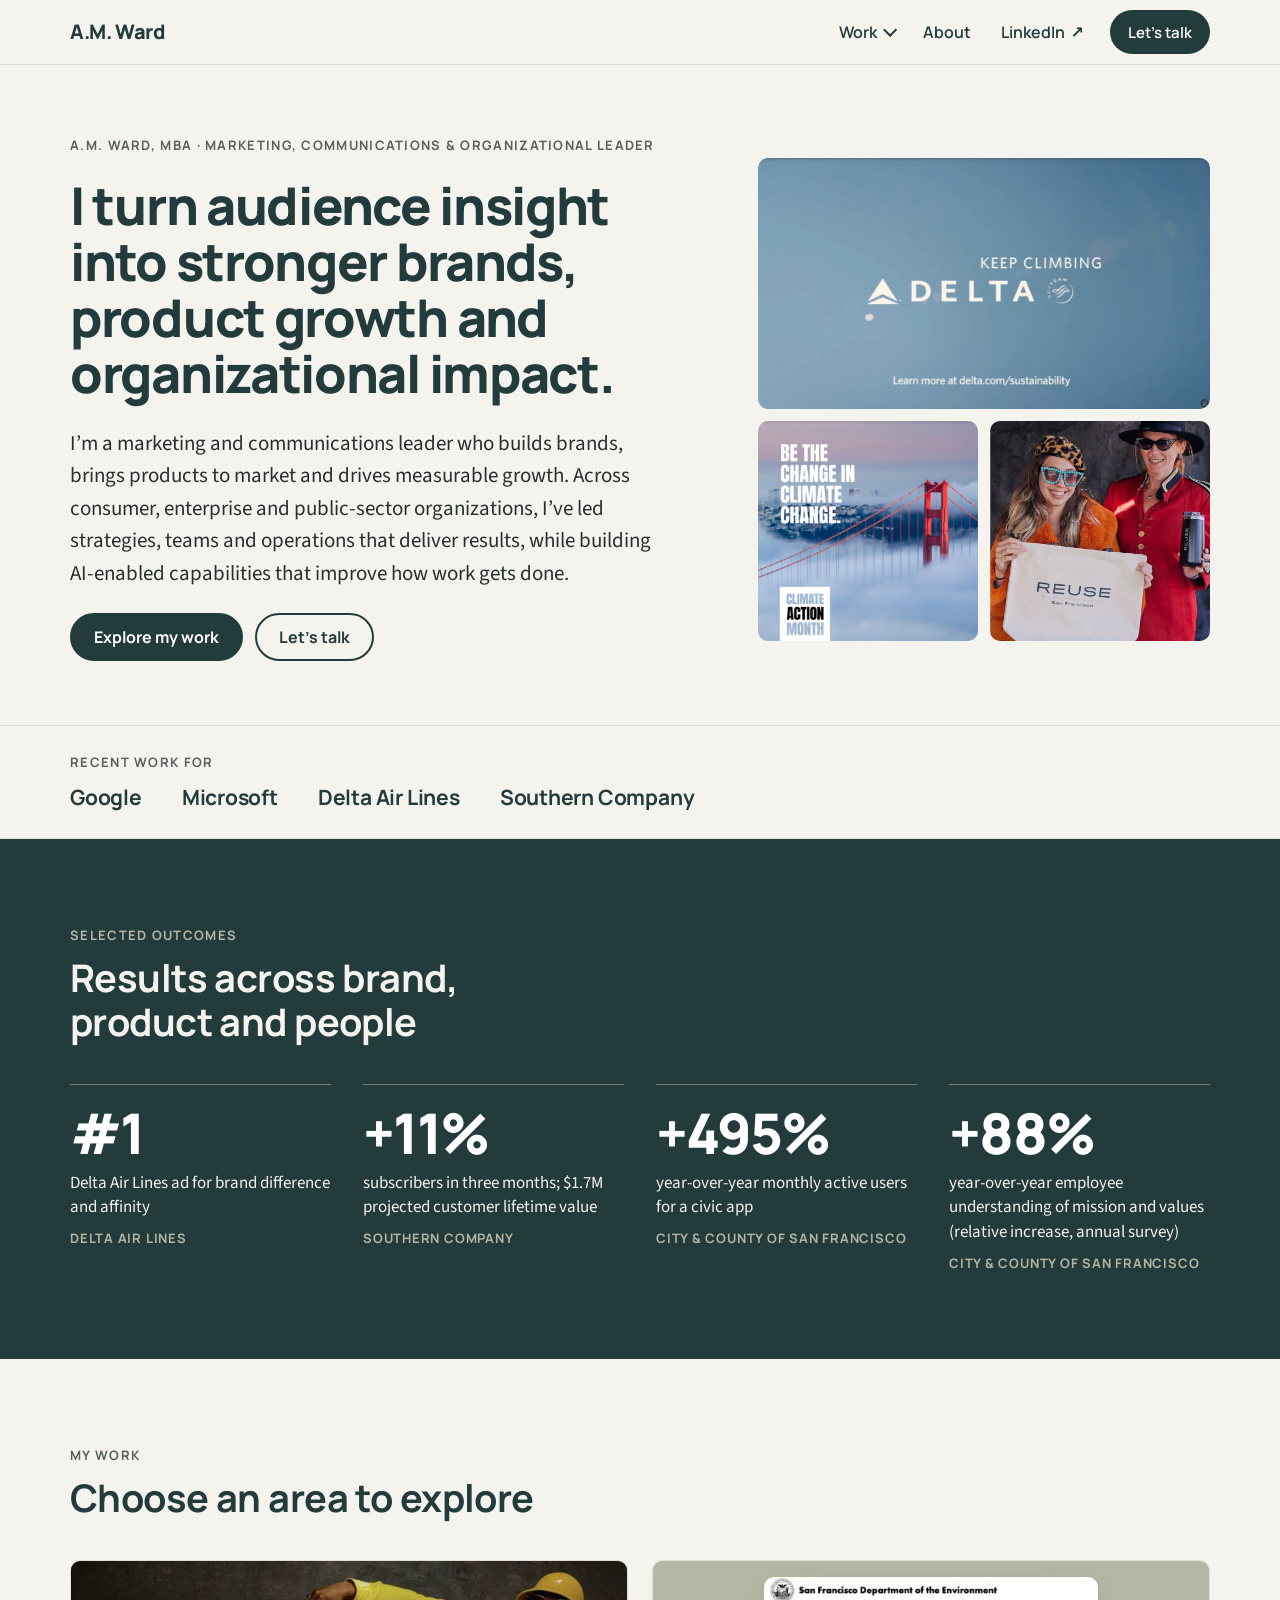
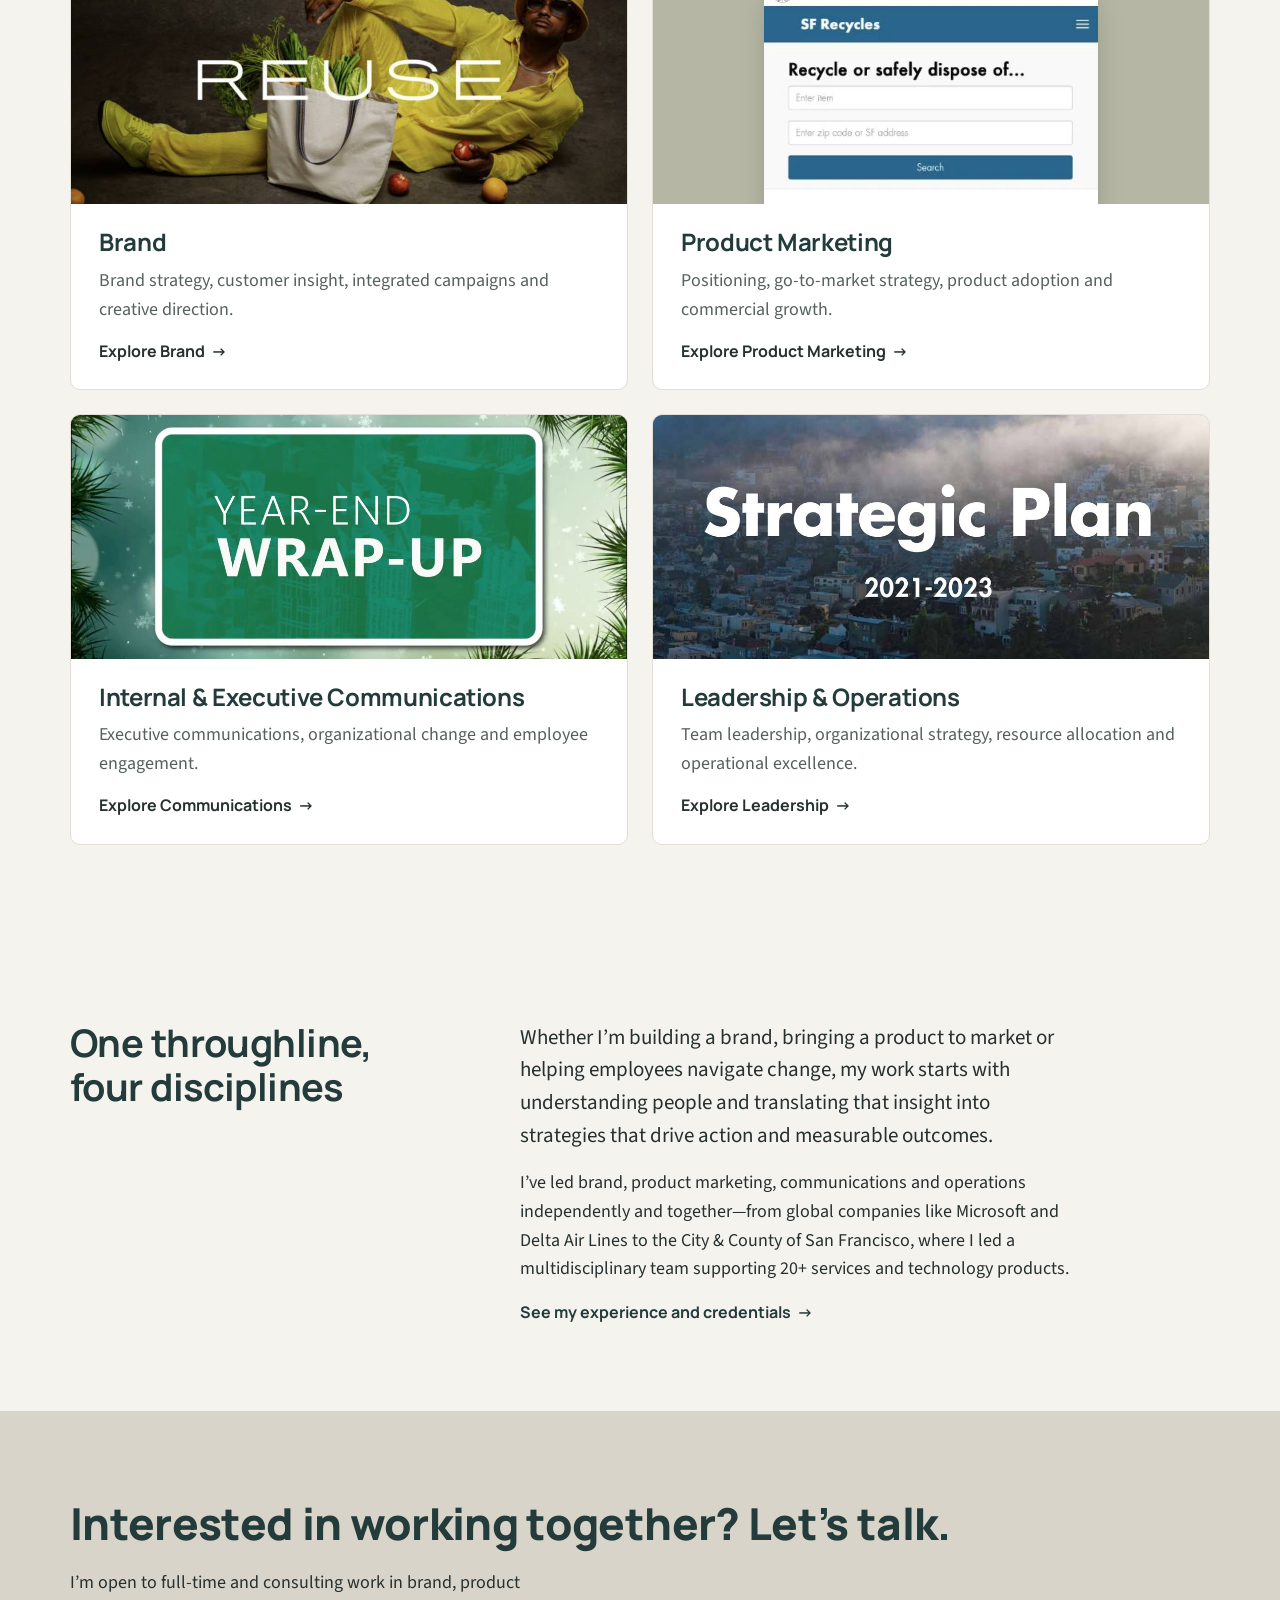
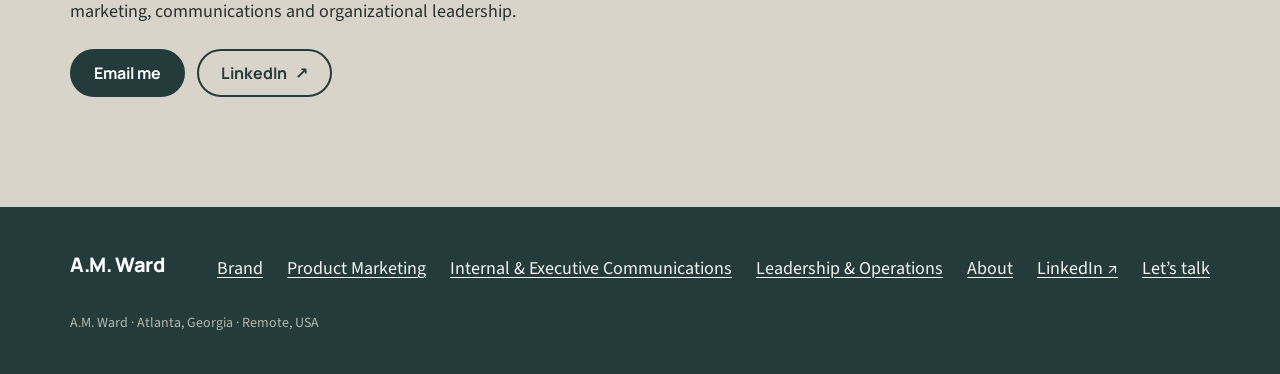
==== index.html @ 03de3ccf "Redesign: build all pages - Product Marketing, Internal & Executive Communications, Leadership &   O" ====
<!doctype html>
<html lang="en">
<head>
<meta charset="utf-8">
<meta name="viewport" content="width=device-width,initial-scale=1,viewport-fit=cover">
<title>A.M. Ward | Marketing, Communications & Organizational Leader</title>
<meta name="description" content="A.M. Ward is a marketing and communications leader across brand, product marketing, internal and executive communications, and leadership and operations.">
<link rel="canonical" href="https://ameshack.github.io/amward-site/">
<meta property="og:type" content="website">
<meta property="og:site_name" content="A.M. Ward">
<meta property="og:title" content="A.M. Ward | Marketing, Communications & Organizational Leader">
<meta property="og:description" content="A.M. Ward is a marketing and communications leader across brand, product marketing, internal and executive communications, and leadership and operations.">
<meta property="og:url" content="https://ameshack.github.io/amward-site/">
<meta property="og:image" content="https://ameshack.github.io/amward-site/src/img/reuse.jpg">
<meta name="twitter:card" content="summary_large_image">
<link rel="preconnect" href="https://fonts.googleapis.com">
<link rel="preconnect" href="https://fonts.gstatic.com" crossorigin>
<link rel="stylesheet" href="https://fonts.googleapis.com/css2?family=Manrope:wght@600;700;800&family=Source+Sans+3:wght@400;600;700&display=swap">
<link rel="stylesheet" href="assets/site.css">
</head>
<body data-root="" data-ext="" data-page="home">
<a class="skip" href="#main">Skip to content</a>
<header class="site-header">
  <div class="wrap">
    <a class="wordmark" href="./">A.M. Ward</a>
    <nav class="nav" aria-label="Main">
      <div class="nav-work">
        <button class="nav-work-btn" type="button" aria-expanded="false" aria-controls="work-menu">Work</button>
        <ul class="work-menu" id="work-menu" hidden><li><a href="brand/"><strong>Brand</strong><span>Brand strategy, customer insight, integrated campaigns and creative direction.</span></a></li><li><a href="product-marketing/"><strong>Product Marketing</strong><span>Positioning, go-to-market strategy, product adoption and commercial growth.</span></a></li><li><a href="communications/"><strong>Internal &amp; Executive Communications</strong><span>Executive communications, organizational change and employee engagement.</span></a></li><li><a href="leadership/"><strong>Leadership &amp; Operations</strong><span>Team leadership, organizational strategy, resource allocation and operational excellence.</span></a></li></ul>
      </div>
      <a href="about/">About</a>
      <a class="ext" href="https://www.linkedin.com/in/am-ward" target="_blank" rel="noopener">LinkedIn</a>
      <a class="btn btn-primary" href="#contact">Let’s talk</a>
    </nav>
    <button class="menu-btn" type="button" aria-expanded="false" aria-controls="mobile-panel">Menu</button>
    <nav class="mobile-panel" id="mobile-panel" aria-label="Main">
      <span class="group">Work</span><a class="sub" href="brand/">Brand</a><a class="sub" href="product-marketing/">Product Marketing</a><a class="sub" href="communications/">Internal &amp; Executive Communications</a><a class="sub" href="leadership/">Leadership &amp; Operations</a>
      <a href="about/">About &amp; experience</a>
      <a class="ext" href="https://www.linkedin.com/in/am-ward" target="_blank" rel="noopener">LinkedIn</a>
      <a class="btn btn-primary" href="#contact">Let’s talk</a>
    </nav>
  </div>
</header>
<main id="main">
<section class="hero" aria-labelledby="hero-h">
  <div class="wrap">
    <div class="hero-copy">
      <p class="eyebrow">A.M. Ward, MBA · Marketing, communications &amp; organizational leader</p>
      <h1 id="hero-h">I turn audience insight into stronger brands, product growth and organizational impact.</h1>
      <p class="lede">I’m a marketing and communications leader who builds brands, brings products to market and drives measurable growth. Across consumer, enterprise and public-sector organizations, I’ve led strategies, teams and operations that deliver results, while building AI-enabled capabilities that improve how work gets done.</p>
      <div class="btn-row"><a class="btn btn-primary" href="#work">Explore my work</a><a class="btn btn-secondary" href="#contact">Let’s talk</a></div>
    </div>
    <div class="collage" aria-label="Selected project work">
      <figure class="c1"><img src="src/img/delta-ad.jpg" alt="Closing frame of the Delta ad: Keep Climbing, Delta and SkyTeam logos, Learn more at delta.com/sustainability" width="1100" height="612" loading="eager" decoding="async"></figure>
      <figure class="c2"><img class="focus-top" src="src/img/climate-action-month.jpg" alt="Climate Action Month creative: Be the change in climate change, over the Golden Gate Bridge in fog" width="714" height="720" loading="eager" decoding="async"></figure>
      <figure class="c3"><img src="src/img/reuse-tote.jpg" alt="REUSE SF campaign photo: two people in vintage fashion holding a REUSE San Francisco tote and tumbler" width="800" height="999" loading="eager" decoding="async"></figure>
    </div>
  </div>
</section>

<section class="orgs" aria-labelledby="orgs-h">
  <div class="wrap">
    <h2 class="eyebrow" id="orgs-h">Recent work for</h2>
    <ul><li>Google</li><li>Microsoft</li><li>Delta Air Lines</li><li>Southern Company</li></ul>
  </div>
</section>

<section class="section outcomes" aria-labelledby="outcomes-h">
  <div class="wrap">
    <div class="section-head"><p class="eyebrow">Selected outcomes</p><h2 id="outcomes-h">Results across brand, product and people</h2></div>
    <ul><li><b>#1</b><span>Delta Air Lines ad for brand difference and affinity</span><small>Delta Air Lines</small></li><li><b>+11%</b><span>subscribers in three months; $1.7M projected customer lifetime value</span><small>Southern Company</small></li><li><b>+495%</b><span>year-over-year monthly active users for a civic app</span><small>City &amp; County of San Francisco</small></li><li><b>+88%</b><span>year-over-year employee understanding of mission and values (relative increase, annual survey)</span><small>City &amp; County of San Francisco</small></li></ul>
  </div>
</section>

<section class="section" id="work" aria-labelledby="work-h">
  <div class="wrap">
    <div class="section-head"><p class="eyebrow">My work</p><h2 id="work-h">Choose an area to explore</h2></div>
    <div class="cards"><a class="card" href="brand/">
  <div class="card-visual"><img src="src/img/reuse.jpg" alt="" loading="lazy" decoding="async"></div>
  <div class="card-body"><h3>Brand</h3><p>Brand strategy, customer insight, integrated campaigns and creative direction.</p><span class="arrow-link">Explore Brand</span></div>
</a><a class="card" href="product-marketing/">
  <div class="card-visual phone"><img src="src/img/sfrecycles.jpg" alt="" loading="lazy" decoding="async"></div>
  <div class="card-body"><h3>Product Marketing</h3><p>Positioning, go-to-market strategy, product adoption and commercial growth.</p><span class="arrow-link">Explore Product Marketing</span></div>
</a><a class="card" href="communications/">
  <div class="card-visual"><img src="src/img/year-end-wrap-up.jpg" alt="" style="object-position:center 52%" loading="lazy" decoding="async"></div>
  <div class="card-body"><h3>Internal &amp; Executive Communications</h3><p>Executive communications, organizational change and employee engagement.</p><span class="arrow-link">Explore Communications</span></div>
</a><a class="card" href="leadership/">
  <div class="card-visual"><img src="src/img/strategic-plan.jpg" alt="" loading="lazy" decoding="async"></div>
  <div class="card-body"><h3>Leadership &amp; Operations</h3><p>Team leadership, organizational strategy, resource allocation and operational excellence.</p><span class="arrow-link">Explore Leadership</span></div>
</a></div>
  </div>
</section>

<section class="section throughline" aria-labelledby="about-h">
  <div class="wrap">
    <h2 id="about-h">One throughline, four disciplines</h2>
    <div class="copy">
      <p class="lede">Whether I’m building a brand, bringing a product to market or helping employees navigate change, my work starts with understanding people and translating that insight into strategies that drive action and measurable outcomes.</p>
      <p>I’ve led brand, product marketing, communications and operations independently and together—from global companies like Microsoft and Delta Air Lines to the City &amp; County of San Francisco, where I led a multidisciplinary team supporting 20+ services and technology products.</p>
      <a class="arrow-link" href="about/">See my experience and credentials</a>
    </div>
  </div>
</section>
<section class="section contact" id="contact" aria-labelledby="contact-h">
  <div class="wrap">
    <h2 id="contact-h">Interested in working together? Let’s talk.</h2>
    <p>I’m open to full-time and consulting work in brand, product marketing, communications and organizational leadership.</p>
    <div class="btn-row">
      <button class="btn btn-primary" type="button" id="reveal">Email me</button>
      <span class="addr" id="email" hidden></span>
      <button class="btn btn-secondary" type="button" id="copy" hidden>Copy</button>
      <a class="btn btn-secondary ext" href="https://www.linkedin.com/in/am-ward" target="_blank" rel="noopener">LinkedIn</a>
    </div>
    <p class="status" id="status" aria-live="polite"></p>
  </div>
</section>
</main>
<footer class="site-footer">
  <div class="wrap">
    <div class="footer-top">
      <a class="wordmark" href="./">A.M. Ward</a>
      <nav aria-label="Footer"><ul><li><a href="brand/">Brand</a></li><li><a href="product-marketing/">Product Marketing</a></li><li><a href="communications/">Internal &amp; Executive Communications</a></li><li><a href="leadership/">Leadership &amp; Operations</a></li><li><a href="about/">About</a></li><li><a class="ext" href="https://www.linkedin.com/in/am-ward" target="_blank" rel="noopener">LinkedIn</a></li><li><a href="#contact">Let’s talk</a></li></ul></nav>
    </div>
    <small>A.M. Ward · Atlanta, Georgia · Remote, USA</small>
  </div>
</footer>
<script src="assets/site.js"></script>
</body>
</html>
---- assets/site.css ----
/* A.M. Ward — warm editorial. Light, deliberately single-theme.
   Layout: compact sticky header; home = intro + collage, organizations, outcomes band, work cards, throughline, contact.
   Specialty pages = intro + capabilities, featured projects, supporting projects, related work, contact. */
:root{
  color-scheme:light;
  --ivory:#F5F3EE; --white:#FFFFFF; --stone:#D9D4C9; --sage:#B5B7A4;
  --teal:#233B3B; --teal-2:#2F4D4C; --text:#26302F; --muted:#56605E; --line:#E2DED5;
  --head:"Manrope",ui-sans-serif,system-ui,-apple-system,"Segoe UI",sans-serif;
  --body:"Source Sans 3",ui-sans-serif,system-ui,-apple-system,"Segoe UI",sans-serif;
  --eyebrow:var(--muted);
  --header-h:64px;
  --radius:10px;
}
*{box-sizing:border-box}
html{scroll-behavior:smooth;scroll-padding-top:calc(var(--header-h) + env(safe-area-inset-top,0px) + 16px)}
@media (prefers-reduced-motion:reduce){html{scroll-behavior:auto}*{transition:none!important}}
body{margin:0;background:var(--ivory);color:var(--text);font:400 18px/1.6 var(--body);-webkit-font-smoothing:antialiased}
body::before{content:"";position:fixed;inset:0 0 auto;height:env(safe-area-inset-top,0px);z-index:30;background:var(--ivory)}
img{max-width:100%;display:block}
a{color:var(--teal);text-underline-offset:3px;text-decoration-thickness:1px}
a:hover{text-decoration-thickness:2px}
:focus-visible{outline:3px solid var(--teal);outline-offset:3px;border-radius:4px}
h1,h2,h3{font-family:var(--head);color:var(--teal);margin:0;text-wrap:balance;letter-spacing:-.015em}
p{margin:0}
.wrap{max-width:1180px;margin:0 auto;padding-left:max(20px,env(safe-area-inset-left,0px));padding-right:max(20px,env(safe-area-inset-right,0px))}
.eyebrow{font:700 13px/1.3 var(--head);letter-spacing:.1em;text-transform:uppercase;color:var(--eyebrow)}
.lede{font-size:21px;line-height:1.55;color:var(--text);max-width:60ch}
[hidden]{display:none!important}
.sr-only{position:absolute;width:1px;height:1px;padding:0;margin:-1px;overflow:hidden;clip:rect(0,0,0,0);white-space:nowrap;border:0}
.skip{position:absolute;left:20px;top:-80px;z-index:40;background:var(--teal);color:var(--white);padding:10px 16px;border-radius:8px;font-weight:600;text-decoration:none}
.skip:focus{top:calc(env(safe-area-inset-top,0px) + 10px)}
.section{padding-block:88px}
.section-head{display:grid;gap:12px;margin-bottom:40px;max-width:720px}
.section-head h2{font-size:clamp(28px,3.2vw,38px);line-height:1.15;font-weight:700}

/* Buttons and links */
.btn{display:inline-flex;align-items:center;gap:8px;min-height:48px;padding:12px 22px;border-radius:999px;font:700 16px/1 var(--head);text-decoration:none;border:2px solid var(--teal);cursor:pointer}
.btn-primary{background:var(--teal);color:var(--white)}
.btn-primary:hover{background:var(--teal-2);border-color:var(--teal-2)}
.btn-secondary{background:transparent;color:var(--teal)}
.btn-secondary:hover{background:var(--white)}
.btn-row{display:flex;flex-wrap:wrap;gap:12px;align-items:center}
.arrow-link{font:700 16px/1.3 var(--head);text-decoration:none;display:inline-flex;gap:6px;align-items:center}
.arrow-link::after{content:"→";transition:transform .15s}
.arrow-link:hover::after{transform:translateX(3px)}
.ext::after{content:" ↗"}

/* Header */
.site-header{position:sticky;top:env(safe-area-inset-top,0px);z-index:20;background:color-mix(in srgb,var(--ivory) 94%,transparent);backdrop-filter:blur(8px);border-bottom:1px solid var(--line)}
.site-header .wrap{display:flex;align-items:center;gap:24px;height:var(--header-h)}
.wordmark{font:800 20px/1 var(--head);color:var(--teal);text-decoration:none;letter-spacing:-.02em;margin-right:auto}
.nav{display:flex;align-items:center;gap:6px}
.nav > a,.nav-work-btn{font:600 16px/1 var(--head);color:var(--teal);text-decoration:none;padding:12px 12px;border-radius:8px;background:none;border:0;cursor:pointer;min-height:44px;display:inline-flex;align-items:center;gap:6px}
.nav > a:hover,.nav-work-btn:hover{background:var(--white)}
.nav > a[aria-current="page"]{text-decoration:underline;text-underline-offset:6px;text-decoration-thickness:2px}
.nav-work-btn::after{content:"";width:8px;height:8px;border-right:2px solid currentColor;border-bottom:2px solid currentColor;transform:rotate(45deg) translateY(-3px);transition:transform .15s}
.nav-work-btn[aria-expanded="true"]::after{transform:rotate(-135deg) translateY(-1px)}
.nav-work{position:relative}
.work-menu{position:absolute;top:calc(100% + 8px);left:-12px;width:360px;background:var(--white);border:1px solid var(--line);border-radius:var(--radius);box-shadow:0 18px 40px -18px rgba(35,59,59,.35);padding:8px;list-style:none;margin:0}
.work-menu a{display:grid;gap:2px;padding:12px 14px;border-radius:8px;text-decoration:none}
.work-menu a:hover,.work-menu a:focus-visible{background:var(--ivory)}
.work-menu strong{font:700 16px/1.3 var(--head);color:var(--teal)}
.work-menu span{font-size:15px;line-height:1.4;color:var(--muted)}
.nav > a.btn{margin-left:8px;min-height:44px;padding:10px 18px;font-size:15px;background:var(--teal);color:var(--white);border-radius:999px}
.nav > a.btn:hover{background:var(--teal-2)}
.menu-btn{display:none;font:700 15px/1 var(--head);color:var(--teal);background:var(--white);border:1px solid var(--line);border-radius:999px;padding:12px 18px;min-height:44px;cursor:pointer}
.mobile-panel{display:none}

/* Hero */
.hero{padding-block:72px 64px}
.hero .wrap{display:grid;grid-template-columns:minmax(0,7fr) minmax(0,5fr);gap:56px;align-items:center}
.hero-copy{display:grid;gap:24px}
.hero h1{font-size:clamp(34px,4.1vw,52px);line-height:1.08;font-weight:800;letter-spacing:-.025em}
.collage{display:grid;grid-template-columns:1fr 1fr;gap:12px}
.collage figure{margin:0;border-radius:var(--radius);overflow:hidden;background:var(--stone)}
.collage img{width:100%;height:100%;object-fit:cover}
.collage .c1{grid-column:1/-1;aspect-ratio:1100/612}
.collage .c2,.collage .c3{aspect-ratio:1/1}
.collage .c3 img{object-position:center 45%}

/* Organizations */
.orgs{padding-block:28px;border-block:1px solid var(--line)}
.orgs .wrap{display:grid;gap:14px}
.orgs ul{list-style:none;margin:0;padding:0;display:flex;flex-wrap:wrap;gap:12px 40px;align-items:baseline}
.orgs li{font:700 clamp(17px,1.7vw,21px)/1.2 var(--head);color:var(--teal);letter-spacing:-.01em}

/* Outcomes band */
.outcomes{background:var(--teal);color:var(--ivory)}
.outcomes .section-head h2{color:var(--ivory)}
.outcomes .eyebrow{color:var(--sage)}
.outcomes ul{list-style:none;margin:0;padding:0;display:grid;grid-template-columns:repeat(4,minmax(0,1fr));gap:32px}
.outcomes li{display:grid;gap:10px;align-content:start;padding-top:20px;border-top:1px solid color-mix(in srgb,var(--sage) 55%,transparent)}
.outcomes b{font:800 clamp(40px,4.6vw,56px)/1 var(--head);letter-spacing:-.03em;color:var(--white)}
.outcomes span{font-size:17px;line-height:1.45;color:var(--ivory)}
.outcomes small{font:700 13px/1.3 var(--head);letter-spacing:.06em;text-transform:uppercase;color:var(--sage)}

/* Work cards */
.cards{display:grid;grid-template-columns:repeat(2,minmax(0,1fr));gap:24px}
.card{background:var(--white);border-radius:var(--radius);overflow:hidden;display:grid;grid-template-rows:auto 1fr;text-decoration:none;color:inherit;border:1px solid var(--line);transition:transform .15s,box-shadow .15s}
.card:hover{transform:translateY(-3px);box-shadow:0 18px 40px -22px rgba(35,59,59,.45)}
.card-visual{aspect-ratio:16/7;background:var(--stone);overflow:hidden;display:grid}
.card-visual img{width:100%;height:100%;object-fit:cover}
.card-visual:not(.phone){position:relative}
.card-visual:not(.phone) img{position:absolute;inset:0}
.card-visual.phone{background:var(--sage)}
.card-visual.phone img{width:60%;justify-self:center;object-position:top;border-radius:10px 10px 0 0;margin-top:16px;box-shadow:0 10px 30px -12px rgba(0,0,0,.35)}
.card-body{padding:24px 28px 28px;display:grid;gap:10px;align-content:start}
.card-body h3{font-size:24px;line-height:1.2;font-weight:700}
.card-body p{color:var(--muted)}
.card-body .arrow-link{margin-top:6px}

/* Throughline */
.throughline .wrap{display:grid;grid-template-columns:minmax(0,4fr) minmax(0,7fr);gap:56px;align-items:start}
.throughline h2{font-size:clamp(28px,3.2vw,38px);line-height:1.15;font-weight:700}
.throughline .copy{display:grid;gap:18px;max-width:62ch}

/* Contact band */
.contact{background:var(--stone)}
.contact .wrap{display:grid;gap:22px;justify-items:start}
.contact h2{font-size:clamp(30px,3.6vw,44px);line-height:1.1;font-weight:800}
.contact p{max-width:58ch}
.addr{font:600 17px var(--body);padding:12px 16px;border-radius:999px;background:var(--white);user-select:all}
.status{font-size:15px;color:var(--muted)}

/* Footer */
.site-footer{background:var(--teal);color:var(--ivory);padding-block:48px 40px}
.site-footer .wrap{display:grid;gap:28px}
.footer-top{display:flex;flex-wrap:wrap;justify-content:space-between;gap:24px;align-items:start}
.site-footer .wordmark{color:var(--white)}
.site-footer nav ul{list-style:none;margin:0;padding:0;display:flex;flex-wrap:wrap;gap:8px 24px}
.site-footer a{color:var(--ivory)}
.site-footer small{color:var(--sage);font-size:14px}

/* Specialty page */
.page-hero{padding-block:64px 48px}
.page-hero .wrap{display:grid;gap:22px}
.crumbs{font-size:15px;color:var(--muted)}
.crumbs a{color:var(--muted)}
.page-hero h1{font-size:clamp(44px,6vw,72px);line-height:1;font-weight:800;letter-spacing:-.03em}
.caps{list-style:none;margin:6px 0 0;padding:0;display:flex;flex-wrap:wrap;gap:10px}
.caps li{font:600 15px/1.2 var(--head);color:var(--teal);background:var(--white);border:1px solid var(--line);border-radius:999px;padding:10px 16px}

.featured{display:grid;gap:40px}
.project{background:var(--white);border:1px solid var(--line);border-radius:var(--radius);overflow:hidden}
.project-side{display:grid;grid-template-columns:minmax(0,6fr) minmax(0,5fr)}
.project-phone{display:grid;grid-template-columns:minmax(0,4fr) minmax(0,7fr)}
.project-phone .project-media{background:var(--sage);display:grid;justify-items:center;align-content:end;padding-top:36px;min-height:0}
.project-phone .project-media img{width:62%;max-width:300px;height:auto;aspect-ratio:9/14;object-fit:cover;object-position:top;border-radius:14px 14px 0 0;box-shadow:0 14px 34px -16px rgba(0,0,0,.4)}
.project-wide .project-media{min-height:0}
.project-wide .project-media img{height:auto}
.project-text .project-body{max-width:820px}
.project-media{background:var(--stone);min-height:100%}
.project-media img{width:100%;height:100%;object-fit:cover}
.project-wide .project-media img{max-height:560px}
.project-media img.focus-top{object-position:top}
.project-media img.focus-left{object-position:left center}
.project-body{padding:32px 36px 34px;display:grid;gap:16px;align-content:start}
.meta{font:700 13px/1.4 var(--head);letter-spacing:.06em;text-transform:uppercase;color:var(--muted)}
.project h3{font-size:clamp(24px,2.4vw,30px);line-height:1.15;font-weight:700}
.outcome{display:flex;gap:14px;align-items:baseline;padding:14px 0;border-block:1px solid var(--line)}
.outcome b{font:800 clamp(34px,3.6vw,44px)/1 var(--head);color:var(--teal);letter-spacing:-.03em;flex:none}
.outcome span{font-size:17px;line-height:1.4}
.outcome.mandate span{font:600 clamp(19px,1.9vw,22px)/1.35 var(--head);color:var(--teal)}
.summary{margin:0;display:grid;gap:12px}
.summary div{display:grid;gap:2px}
.summary dt{font:700 14px/1.3 var(--head);color:var(--teal)}
.summary dd{margin:0;color:var(--text)}
details.more{border-top:1px solid var(--line);padding-top:4px}
details.more > summary{list-style:none;cursor:pointer;font:700 16px/1.3 var(--head);color:var(--teal);display:inline-flex;align-items:center;gap:8px;min-height:44px;padding:8px 0}
details.more > summary::-webkit-details-marker{display:none}
details.more > summary::after{content:"+";font-size:22px;line-height:1;width:24px;height:24px;display:grid;place-items:center;border:2px solid currentColor;border-radius:50%}
details.more[open] > summary::after{content:"–"}
.detail{display:grid;gap:18px;padding:6px 0 4px}
.detail h4{margin:0 0 4px;font:700 15px/1.3 var(--head);letter-spacing:.04em;text-transform:uppercase;color:var(--muted)}
.detail ul{margin:0;padding-left:20px;display:grid;gap:4px}
.detail .fine{font-size:15px;color:var(--muted);margin-top:8px}
.links{display:flex;flex-wrap:wrap;gap:8px 20px}
.links a{font:700 16px/1.3 var(--head)}


.related{display:grid;grid-template-columns:repeat(3,minmax(0,1fr));gap:20px}
.related a{display:grid;gap:6px;padding:22px 24px;background:var(--white);border:1px solid var(--line);border-radius:var(--radius);text-decoration:none;transition:transform .15s}
.related a:hover{transform:translateY(-2px)}
.related strong{font:700 19px/1.25 var(--head);color:var(--teal)}
.related span{color:var(--muted);font-size:16px}
.related.four{grid-template-columns:repeat(4,minmax(0,1fr))}

/* About page */
.caps.jump a{text-decoration:none;color:inherit}
.split .wrap{display:grid;grid-template-columns:minmax(0,4fr) minmax(0,8fr);gap:56px;align-items:start}
.split-head{display:grid;gap:12px;align-content:start;position:sticky;top:calc(var(--header-h) + env(safe-area-inset-top,0px) + 24px)}
.split-head h2{font-size:clamp(28px,3.2vw,38px);line-height:1.15;font-weight:700}
.split-head p:not(.eyebrow){color:var(--muted)}
.roles{list-style:none;margin:0;padding:0;min-width:0}
.roles li{display:grid;grid-template-columns:110px minmax(0,1fr);gap:20px;padding-block:20px;border-top:1px solid var(--line)}
.roles li:last-child{border-bottom:1px solid var(--line)}
.when{font:700 14px/1.6 var(--head);color:var(--muted);font-variant-numeric:tabular-nums}
.role b{font:700 18px/1.35 var(--head);color:var(--teal)}
.role .t{display:block;color:var(--muted);font-size:16px;margin-top:2px}
.role p{margin-top:6px;max-width:64ch}
.role .role-links{font-size:15px;color:var(--muted)}
.tech{background:var(--white)}
.tech-rows{margin:0;display:grid;min-width:0}
.tech-rows div{display:grid;grid-template-columns:minmax(0,230px) minmax(0,1fr);gap:20px;padding-block:18px;border-top:1px solid var(--line)}
.tech-rows div:last-child{border-bottom:1px solid var(--line)}
.tech-rows dt{font:700 16px/1.4 var(--head);color:var(--teal)}
.tech-rows dd{margin:0}
.cred-grid{display:grid;grid-template-columns:repeat(2,minmax(0,1fr));gap:48px}
.cred-grid h3{font:700 13px/1.3 var(--head);letter-spacing:.1em;text-transform:uppercase;color:var(--muted);padding-bottom:10px;border-bottom:1px solid var(--line);margin-bottom:4px}
.cred-grid ul{list-style:none;margin:0;padding:0}
.cred-grid li{padding:12px 0;border-bottom:1px solid var(--line);line-height:1.45}
.cred-grid li span{display:block;color:var(--muted);font-size:15px}
.cred-grid .stack{display:grid;gap:32px;align-content:start}
.yr{font:700 14px var(--head);color:var(--muted);margin-right:8px;font-variant-numeric:tabular-nums}

/* Review-only notes */
.review-bar{background:#FFF4D6;color:#3A2E05;font-size:15px;padding-block:10px;border-bottom:1px solid #E8D59A}
.review{border:1px dashed #9A6B00;background:#FFF8E4;color:#3A2E05;border-radius:8px;padding:10px 14px;font-size:15px;line-height:1.5}
.review::before{content:"Owner review · ";font:800 12px var(--head);letter-spacing:.06em;text-transform:uppercase;color:#7A5400}


@media (max-width:980px){
  .nav{display:none}
  .menu-btn{display:inline-flex;align-items:center}
  .mobile-panel{position:absolute;left:0;right:0;top:100%;background:var(--ivory);border-bottom:1px solid var(--line);padding:12px max(20px,env(safe-area-inset-right,0px)) 24px max(20px,env(safe-area-inset-left,0px));box-shadow:0 20px 30px -24px rgba(35,59,59,.4)}
  .mobile-panel.open{display:grid;gap:4px}
  .mobile-panel a{font:700 18px/1.3 var(--head);color:var(--teal);text-decoration:none;padding:12px 4px;min-height:44px}
  .mobile-panel .group{font:700 13px/1.3 var(--head);letter-spacing:.1em;text-transform:uppercase;color:var(--muted);padding:12px 4px 2px}
  .mobile-panel .sub{padding-left:16px;font-weight:600}
  .mobile-panel a.btn{margin-top:10px;justify-self:start;color:var(--white);padding:12px 22px}
  .site-header .wrap{position:relative}
  .hero .wrap,.throughline .wrap{grid-template-columns:minmax(0,1fr);gap:40px}
  .outcomes ul{grid-template-columns:repeat(2,minmax(0,1fr))}
  .project-side,.project-phone{grid-template-columns:minmax(0,1fr)}
  .project-side .project-media{aspect-ratio:16/9}
  .project-phone .project-media{padding-top:28px}
  .project-phone .project-media img{width:46%;max-height:420px}
  .related,.related.four{grid-template-columns:minmax(0,1fr) minmax(0,1fr)}
  .split .wrap,.cred-grid{grid-template-columns:minmax(0,1fr);gap:28px}
  .split-head{position:static}
}
@media (max-width:640px){
  body{font-size:17px}
  .section{padding-block:60px}
  .hero{padding-block:44px 48px}
  .lede{font-size:19px}
  .cards,.related,.related.four{grid-template-columns:minmax(0,1fr)}
  .roles li,.tech-rows div{grid-template-columns:minmax(0,1fr);gap:4px}
  .project-phone .project-media img{width:62%}
  .outcomes ul{grid-template-columns:minmax(0,1fr);gap:24px}
  .project-body{padding:24px 22px 26px}
  .card-body{padding:22px 22px 24px}
  .outcome{flex-direction:column;gap:6px}
}
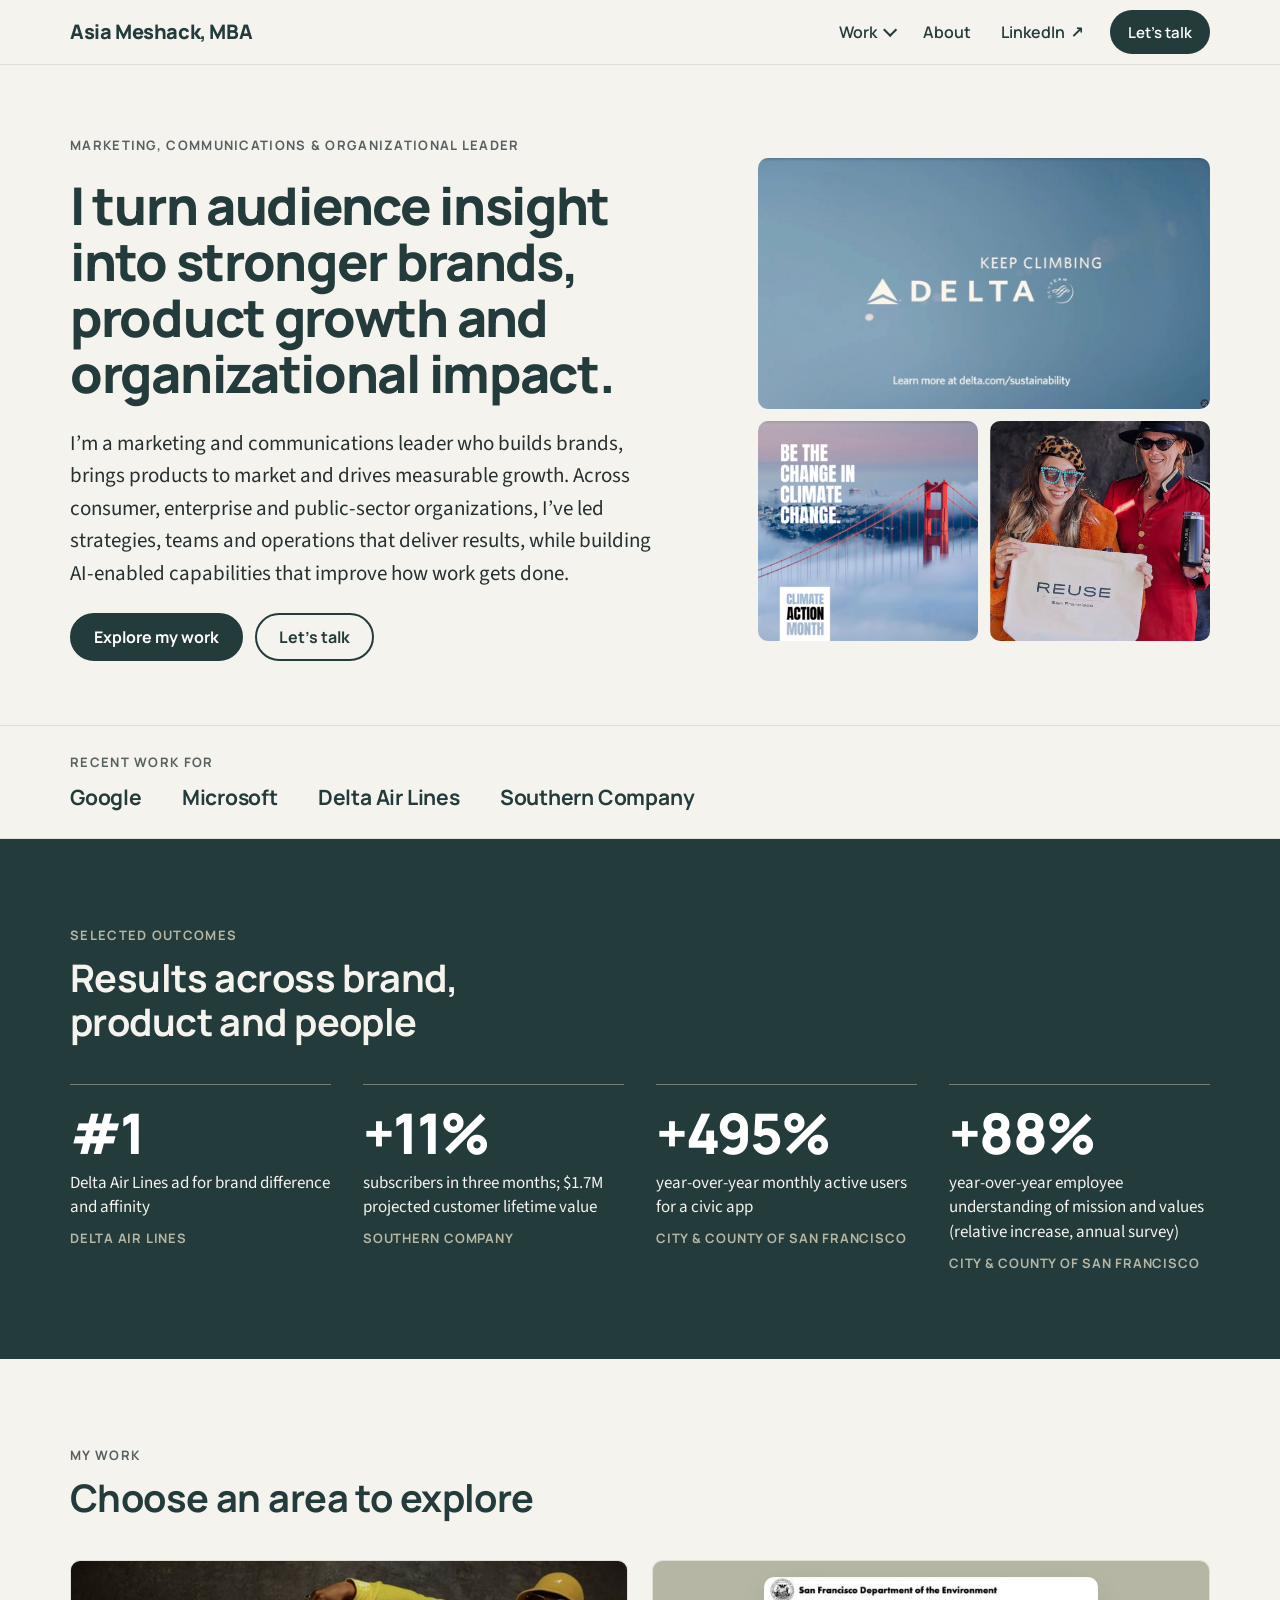
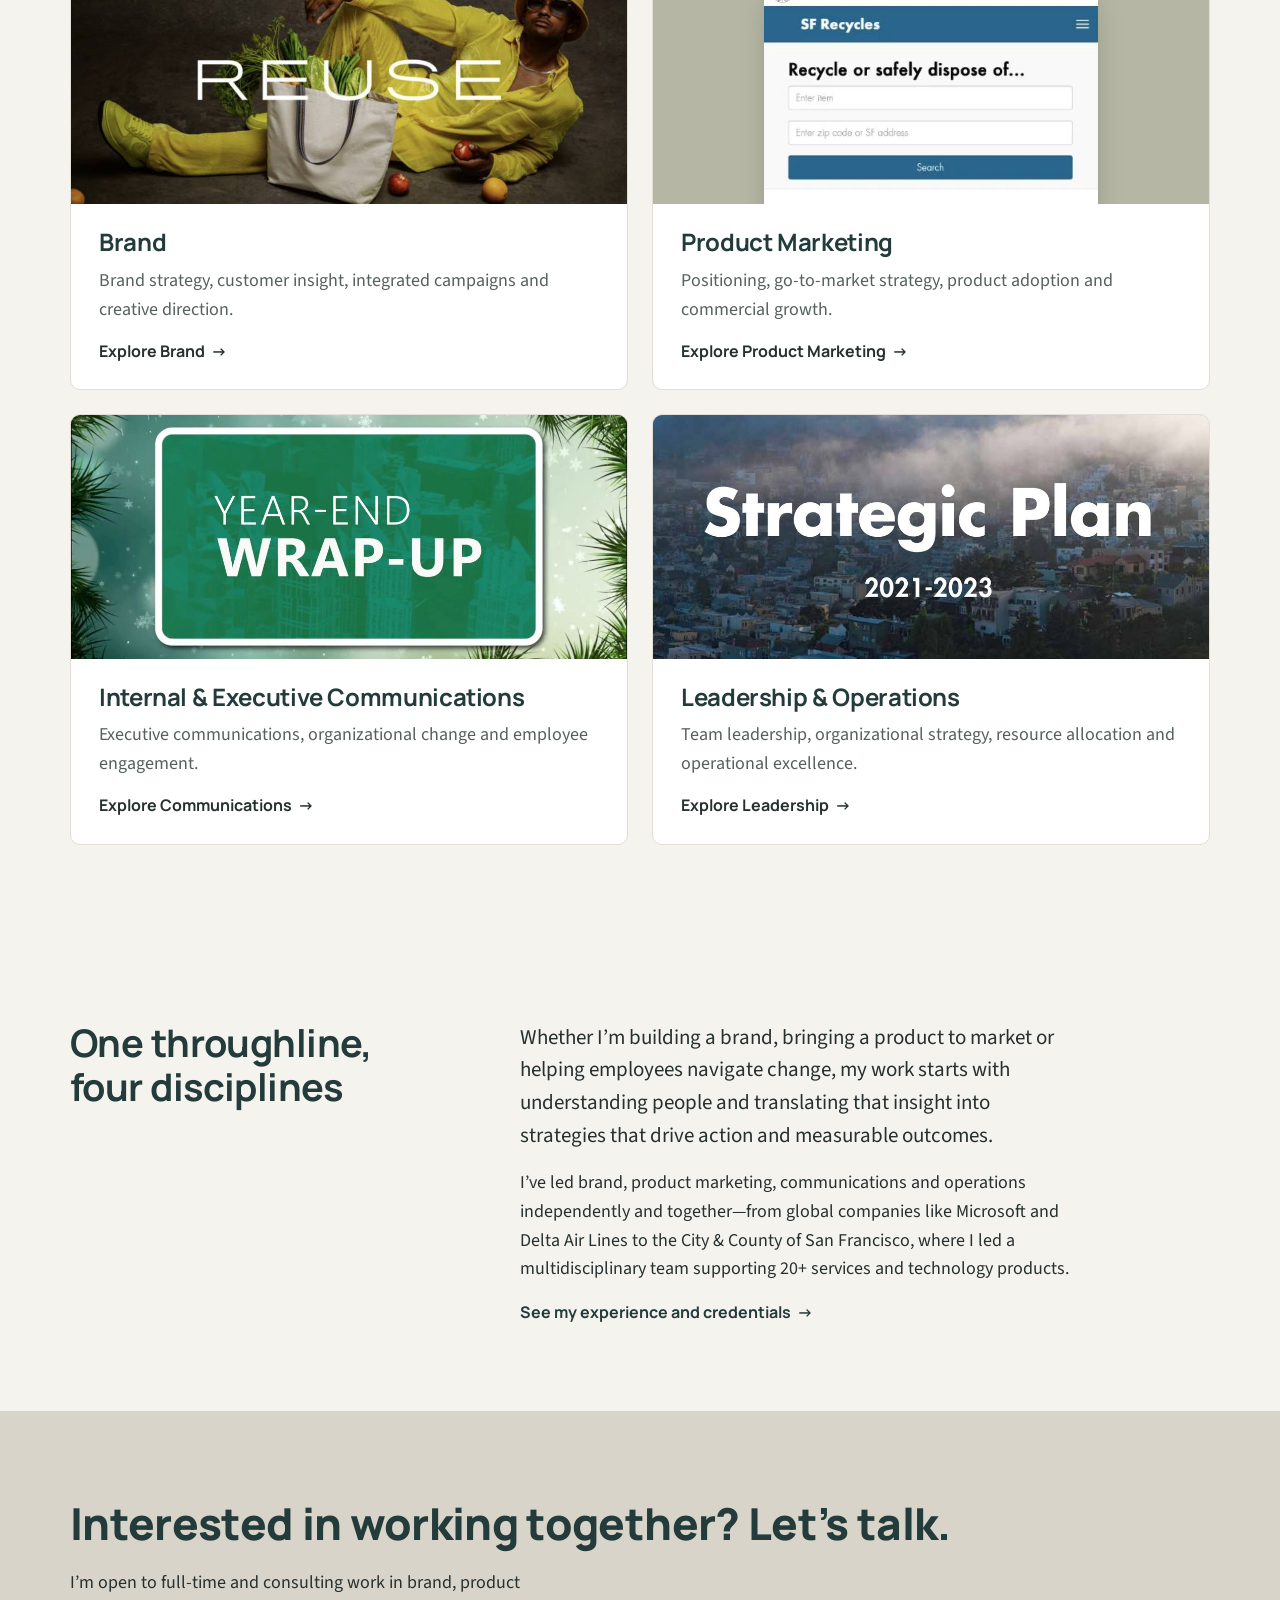
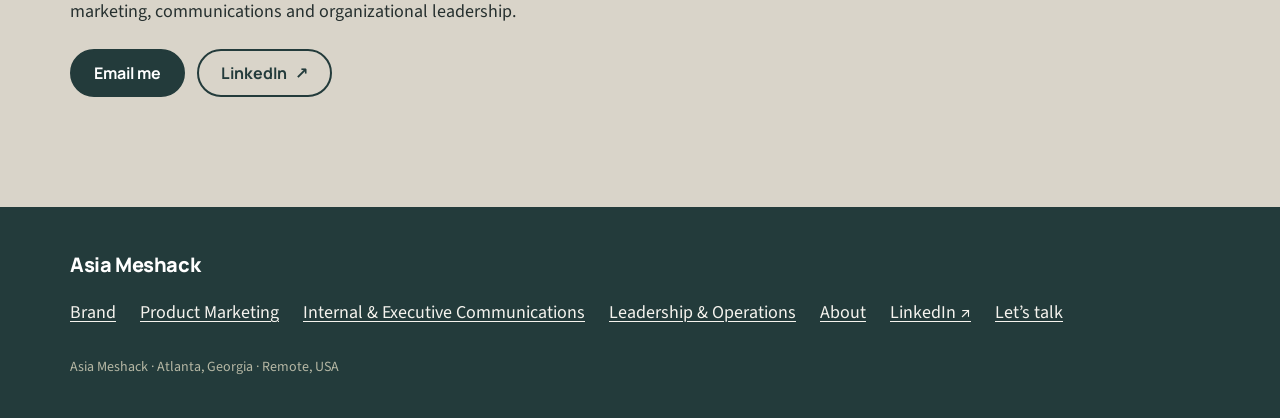
==== commit b244bc79: "Use the owner's name, Asia Meshack, across the site - Header wordmark reads "Asia Meshack, MBA"; foo" ====
--- a/index.html
+++ b/index.html
@@ -3,13 +3,13 @@
 <head>
 <meta charset="utf-8">
 <meta name="viewport" content="width=device-width,initial-scale=1,viewport-fit=cover">
-<title>A.M. Ward | Marketing, Communications & Organizational Leader</title>
-<meta name="description" content="A.M. Ward is a marketing and communications leader across brand, product marketing, internal and executive communications, and leadership and operations.">
+<title>Asia Meshack | Marketing, Communications & Organizational Leader</title>
+<meta name="description" content="Asia Meshack is a marketing and communications leader across brand, product marketing, internal and executive communications, and leadership and operations.">
 <link rel="canonical" href="https://ameshack.github.io/amward-site/">
 <meta property="og:type" content="website">
-<meta property="og:site_name" content="A.M. Ward">
-<meta property="og:title" content="A.M. Ward | Marketing, Communications & Organizational Leader">
-<meta property="og:description" content="A.M. Ward is a marketing and communications leader across brand, product marketing, internal and executive communications, and leadership and operations.">
+<meta property="og:site_name" content="Asia Meshack">
+<meta property="og:title" content="Asia Meshack | Marketing, Communications & Organizational Leader">
+<meta property="og:description" content="Asia Meshack is a marketing and communications leader across brand, product marketing, internal and executive communications, and leadership and operations.">
 <meta property="og:url" content="https://ameshack.github.io/amward-site/">
 <meta property="og:image" content="https://ameshack.github.io/amward-site/src/img/reuse.jpg">
 <meta name="twitter:card" content="summary_large_image">
@@ -22,7 +22,7 @@
 <a class="skip" href="#main">Skip to content</a>
 <header class="site-header">
   <div class="wrap">
-    <a class="wordmark" href="./">A.M. Ward</a>
+    <a class="wordmark" href="./">Asia Meshack, MBA</a>
     <nav class="nav" aria-label="Main">
       <div class="nav-work">
         <button class="nav-work-btn" type="button" aria-expanded="false" aria-controls="work-menu">Work</button>
@@ -45,7 +45,7 @@
 <section class="hero" aria-labelledby="hero-h">
   <div class="wrap">
     <div class="hero-copy">
-      <p class="eyebrow">A.M. Ward, MBA · Marketing, communications &amp; organizational leader</p>
+      <p class="eyebrow">Marketing, communications &amp; organizational leader</p>
       <h1 id="hero-h">I turn audience insight into stronger brands, product growth and organizational impact.</h1>
       <p class="lede">I’m a marketing and communications leader who builds brands, brings products to market and drives measurable growth. Across consumer, enterprise and public-sector organizations, I’ve led strategies, teams and operations that deliver results, while building AI-enabled capabilities that improve how work gets done.</p>
       <div class="btn-row"><a class="btn btn-primary" href="#work">Explore my work</a><a class="btn btn-secondary" href="#contact">Let’s talk</a></div>
@@ -118,10 +118,10 @@
 <footer class="site-footer">
   <div class="wrap">
     <div class="footer-top">
-      <a class="wordmark" href="./">A.M. Ward</a>
+      <a class="wordmark" href="./">Asia Meshack</a>
       <nav aria-label="Footer"><ul><li><a href="brand/">Brand</a></li><li><a href="product-marketing/">Product Marketing</a></li><li><a href="communications/">Internal &amp; Executive Communications</a></li><li><a href="leadership/">Leadership &amp; Operations</a></li><li><a href="about/">About</a></li><li><a class="ext" href="https://www.linkedin.com/in/am-ward" target="_blank" rel="noopener">LinkedIn</a></li><li><a href="#contact">Let’s talk</a></li></ul></nav>
     </div>
-    <small>A.M. Ward · Atlanta, Georgia · Remote, USA</small>
+    <small>Asia Meshack · Atlanta, Georgia · Remote, USA</small>
   </div>
 </footer>
 <script src="assets/site.js"></script>
--- a/assets/site.css
+++ b/assets/site.css
@@ -1,4 +1,4 @@
-/* A.M. Ward — warm editorial. Light, deliberately single-theme.
+/* Asia Meshack — warm editorial. Light, deliberately single-theme.
    Layout: compact sticky header; home = intro + collage, organizations, outcomes band, work cards, throughline, contact.
    Specialty pages = intro + capabilities, featured projects, supporting projects, related work, contact. */
 :root{
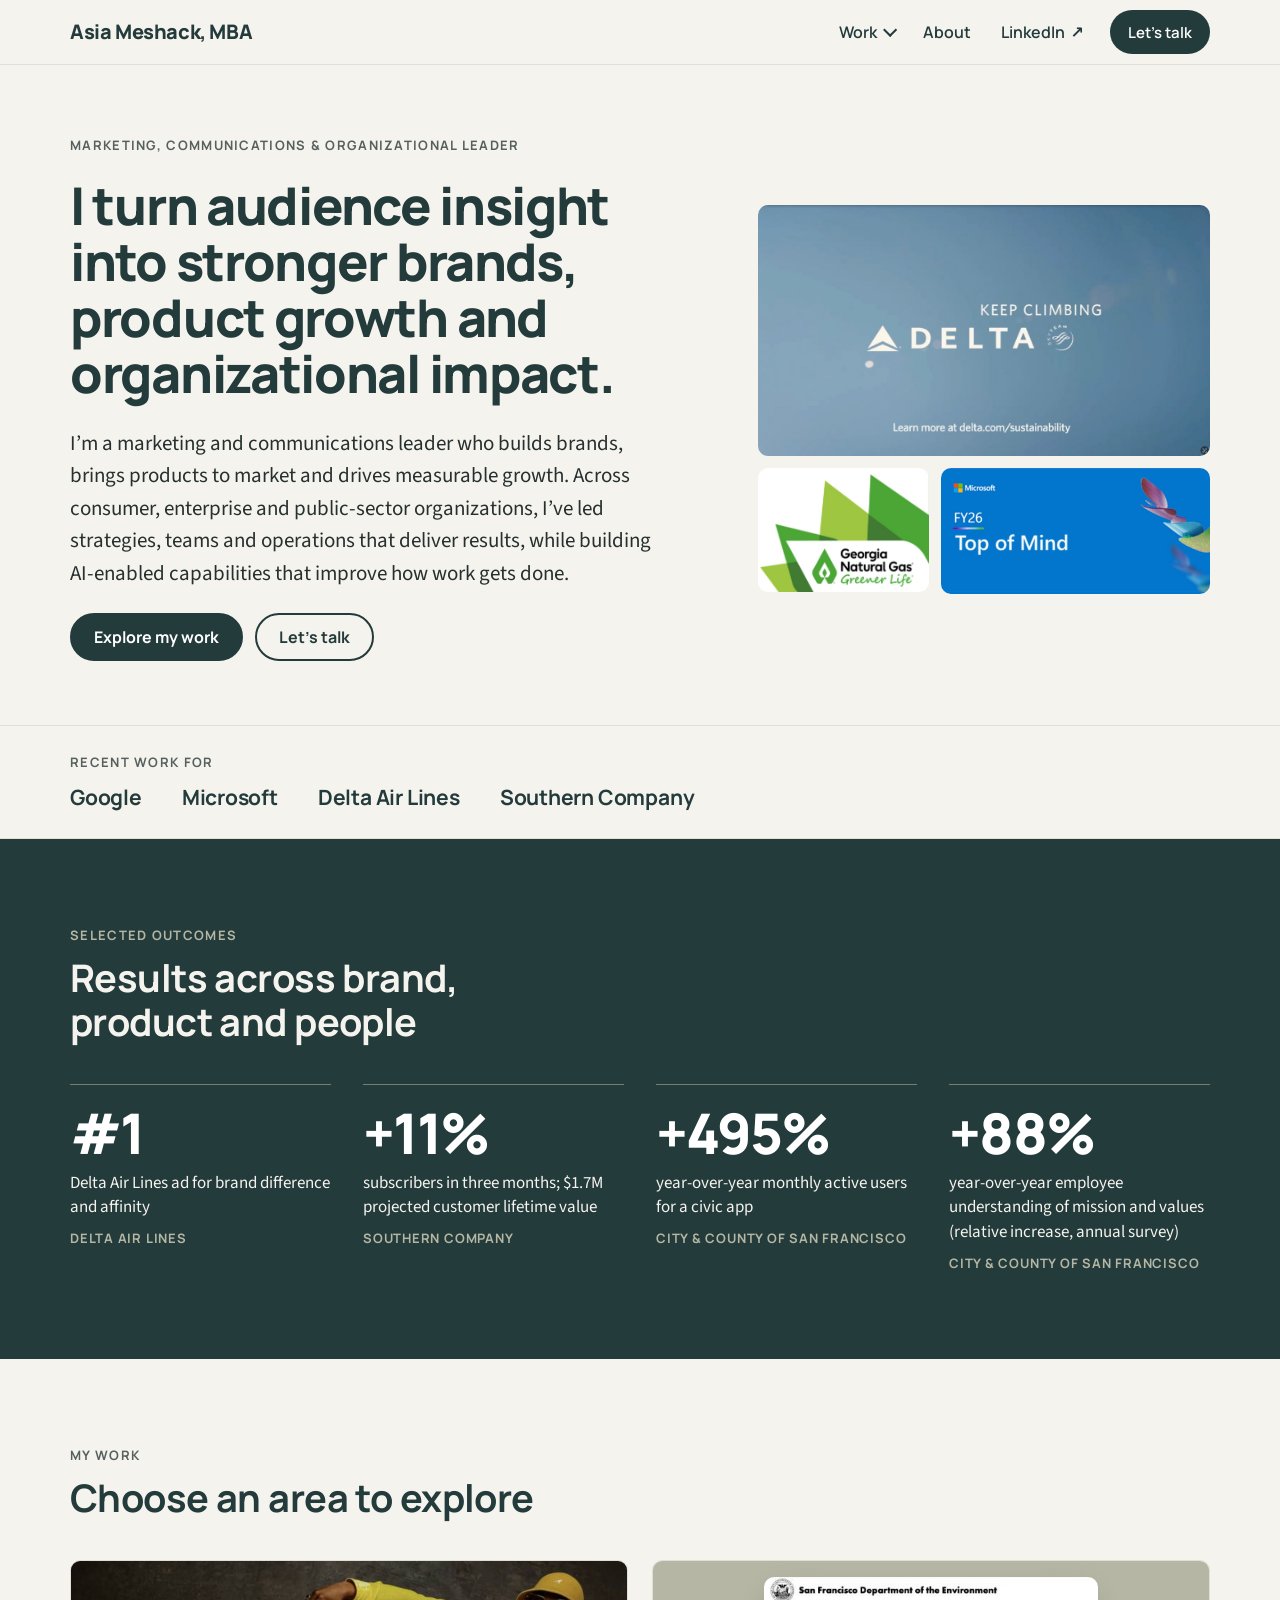
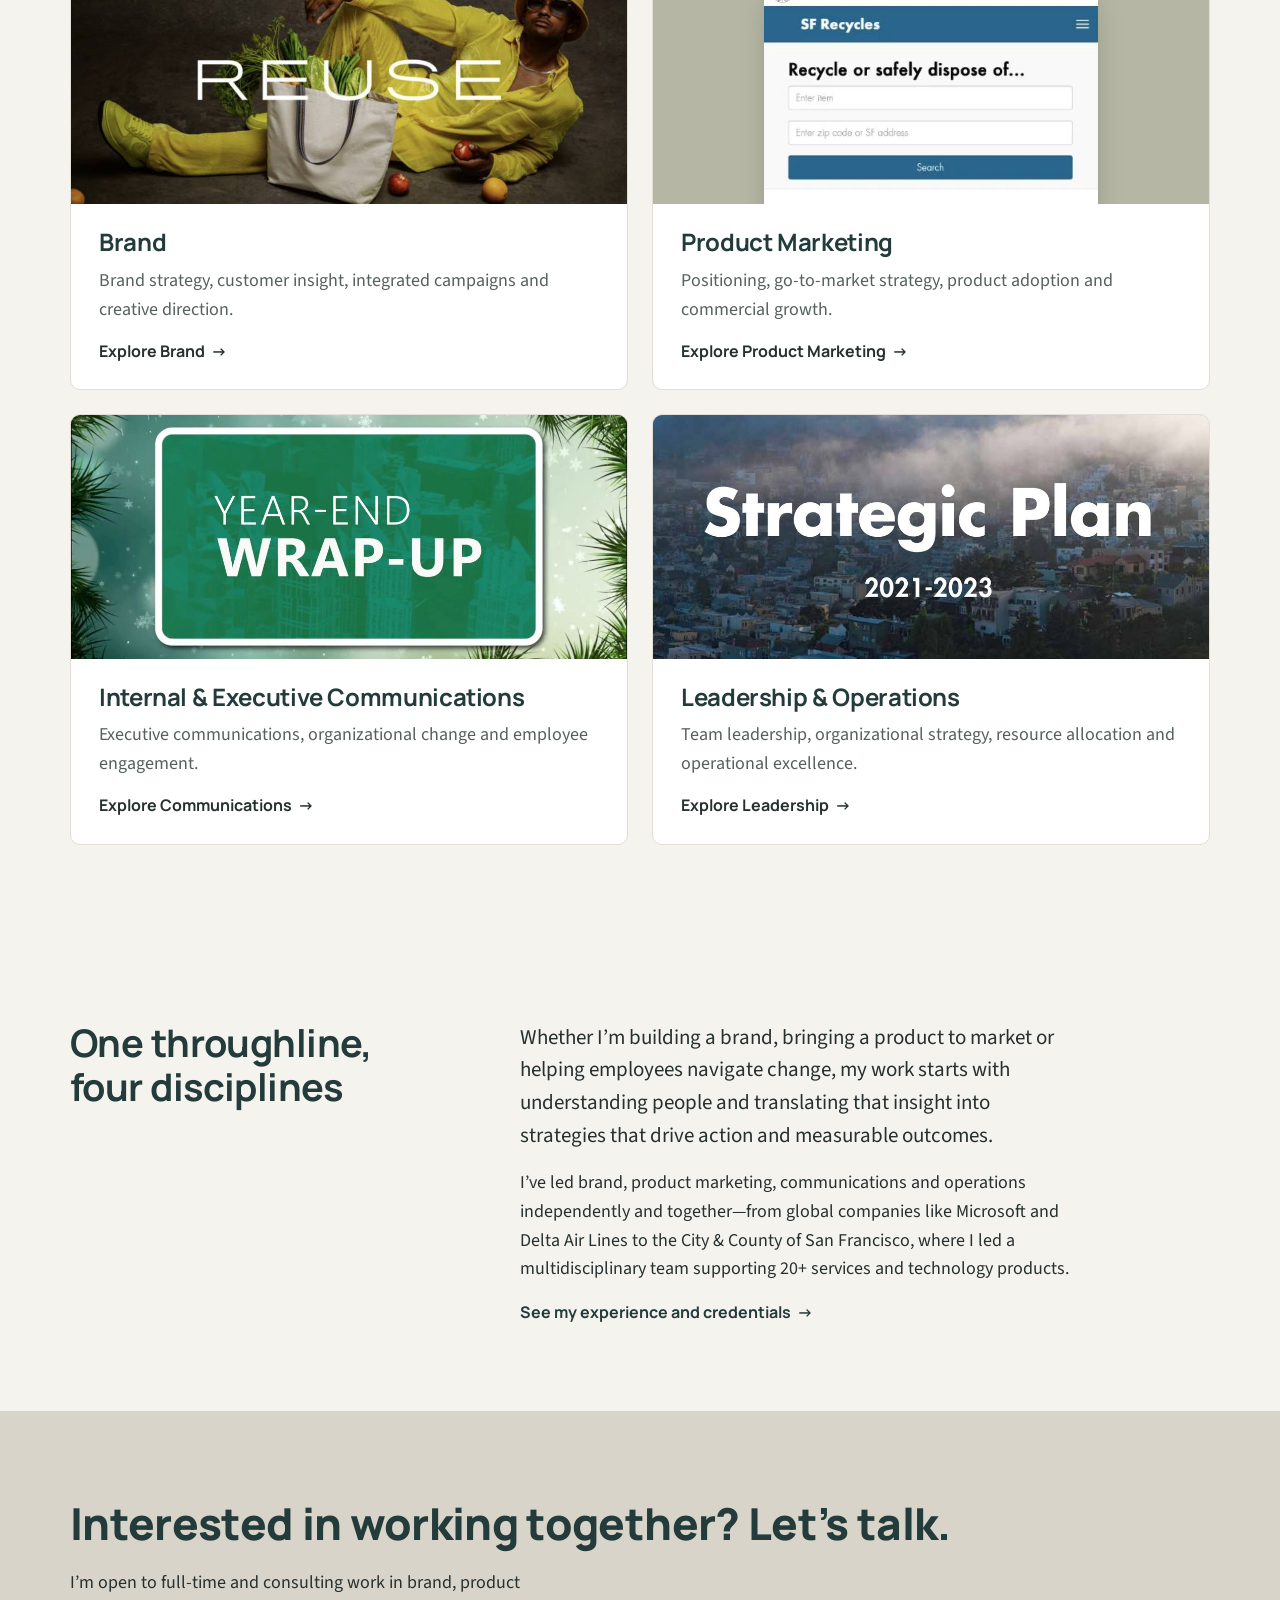
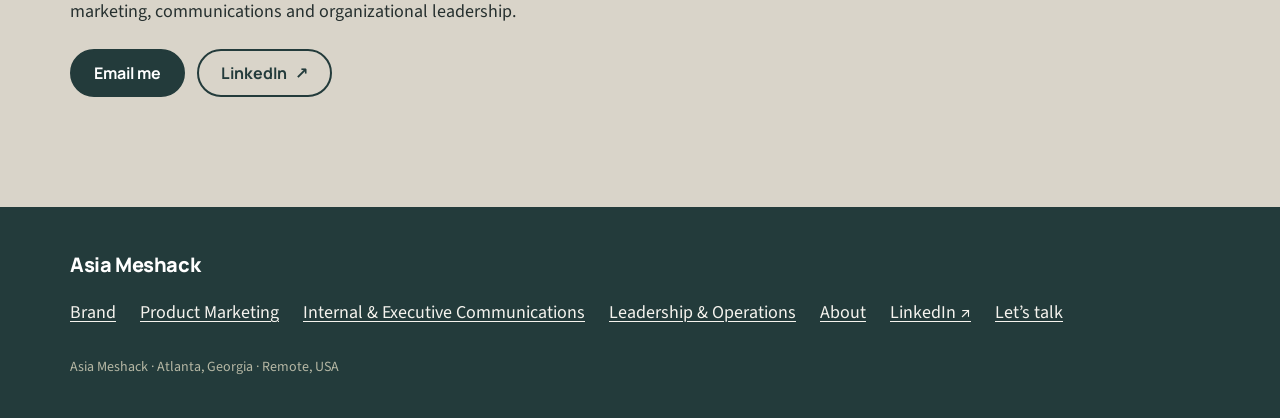
==== commit ac4d5298: "Homepage collage: Delta, Greener Life logo and Microsoft Top of Mind - Greener Life logo and Microso" ====
--- a/index.html
+++ b/index.html
@@ -52,8 +52,8 @@
     </div>
     <div class="collage" aria-label="Selected project work">
       <figure class="c1"><img src="src/img/delta-ad.jpg" alt="Closing frame of the Delta ad: Keep Climbing, Delta and SkyTeam logos, Learn more at delta.com/sustainability" width="1100" height="612" loading="eager" decoding="async"></figure>
-      <figure class="c2"><img class="focus-top" src="src/img/climate-action-month.jpg" alt="Climate Action Month creative: Be the change in climate change, over the Golden Gate Bridge in fog" width="714" height="720" loading="eager" decoding="async"></figure>
-      <figure class="c3"><img src="src/img/reuse-tote.jpg" alt="REUSE SF campaign photo: two people in vintage fashion holding a REUSE San Francisco tote and tumbler" width="800" height="999" loading="eager" decoding="async"></figure>
+      <figure class="c2"><img src="src/img/greener-life-logo.jpg" alt="Georgia Natural Gas Greener Life logo with green leaf shapes" width="766" height="556" loading="eager" decoding="async"></figure>
+      <figure class="c3"><img src="src/img/ms-top-of-mind.jpg" alt="Microsoft FY26 Top of Mind leadership communications banner" width="900" height="421" loading="eager" decoding="async"></figure>
     </div>
   </div>
 </section>
--- a/assets/site.css
+++ b/assets/site.css
@@ -71,12 +71,12 @@
 .hero .wrap{display:grid;grid-template-columns:minmax(0,7fr) minmax(0,5fr);gap:56px;align-items:center}
 .hero-copy{display:grid;gap:24px}
 .hero h1{font-size:clamp(34px,4.1vw,52px);line-height:1.08;font-weight:800;letter-spacing:-.025em}
-.collage{display:grid;grid-template-columns:1fr 1fr;gap:12px}
+.collage{display:grid;grid-template-columns:766fr 1206fr;gap:12px}
 .collage figure{margin:0;border-radius:var(--radius);overflow:hidden;background:var(--stone)}
 .collage img{width:100%;height:100%;object-fit:cover}
 .collage .c1{grid-column:1/-1;aspect-ratio:1100/612}
-.collage .c2,.collage .c3{aspect-ratio:1/1}
-.collage .c3 img{object-position:center 45%}
+.collage .c2{aspect-ratio:766/556;background:#fff}
+.collage .c3{aspect-ratio:900/421}
 
 /* Organizations */
 .orgs{padding-block:28px;border-block:1px solid var(--line)}
@@ -143,6 +143,8 @@
 .featured{display:grid;gap:40px}
 .project{background:var(--white);border:1px solid var(--line);border-radius:var(--radius);overflow:hidden}
 .project-side{display:grid;grid-template-columns:minmax(0,6fr) minmax(0,5fr)}
+.project-side .project-media{align-self:start;min-height:0;background:transparent}
+.project-side .project-media img{height:auto}
 .project-phone{display:grid;grid-template-columns:minmax(0,4fr) minmax(0,7fr)}
 .project-phone .project-media{background:var(--sage);display:grid;justify-items:center;align-content:end;padding-top:36px;min-height:0}
 .project-phone .project-media img{width:62%;max-width:300px;height:auto;aspect-ratio:9/14;object-fit:cover;object-position:top;border-radius:14px 14px 0 0;box-shadow:0 14px 34px -16px rgba(0,0,0,.4)}
@@ -160,6 +162,11 @@
 .outcome{display:flex;gap:14px;align-items:baseline;padding:14px 0;border-block:1px solid var(--line)}
 .outcome b{font:800 clamp(34px,3.6vw,44px)/1 var(--head);color:var(--teal);letter-spacing:-.03em;flex:none}
 .outcome span{font-size:17px;line-height:1.4}
+.outcomes-pair{display:grid;border-block:1px solid var(--line)}
+.outcomes-pair .outcome{border-block:0}
+.outcome-2{display:flex;gap:12px;align-items:baseline;padding:0 0 14px;margin-top:-4px}
+.outcome-2 b{font:800 clamp(22px,2.2vw,26px)/1 var(--head);color:var(--teal);letter-spacing:-.02em;flex:none}
+.outcome-2 span{font-size:16px;line-height:1.4;color:var(--muted)}
 .outcome.mandate span{font:600 clamp(19px,1.9vw,22px)/1.35 var(--head);color:var(--teal)}
 .summary{margin:0;display:grid;gap:12px}
 .summary div{display:grid;gap:2px}
@@ -205,6 +212,10 @@
 .tech-rows div:last-child{border-bottom:1px solid var(--line)}
 .tech-rows dt{font:700 16px/1.4 var(--head);color:var(--teal)}
 .tech-rows dd{margin:0}
+.tech-body{display:grid;gap:24px;min-width:0}
+.tech-capability{font:600 clamp(19px,1.9vw,22px)/1.45 var(--head);color:var(--teal);max-width:60ch}
+.tech-rows .tool dt{font-size:14px;color:var(--muted)}
+.tech-rows .tool dd{font-size:15px;color:var(--muted)}
 .cred-grid{display:grid;grid-template-columns:repeat(2,minmax(0,1fr));gap:48px}
 .cred-grid h3{font:700 13px/1.3 var(--head);letter-spacing:.1em;text-transform:uppercase;color:var(--muted);padding-bottom:10px;border-bottom:1px solid var(--line);margin-bottom:4px}
 .cred-grid ul{list-style:none;margin:0;padding:0}
@@ -232,7 +243,6 @@
   .hero .wrap,.throughline .wrap{grid-template-columns:minmax(0,1fr);gap:40px}
   .outcomes ul{grid-template-columns:repeat(2,minmax(0,1fr))}
   .project-side,.project-phone{grid-template-columns:minmax(0,1fr)}
-  .project-side .project-media{aspect-ratio:16/9}
   .project-phone .project-media{padding-top:28px}
   .project-phone .project-media img{width:46%;max-height:420px}
   .related,.related.four{grid-template-columns:minmax(0,1fr) minmax(0,1fr)}
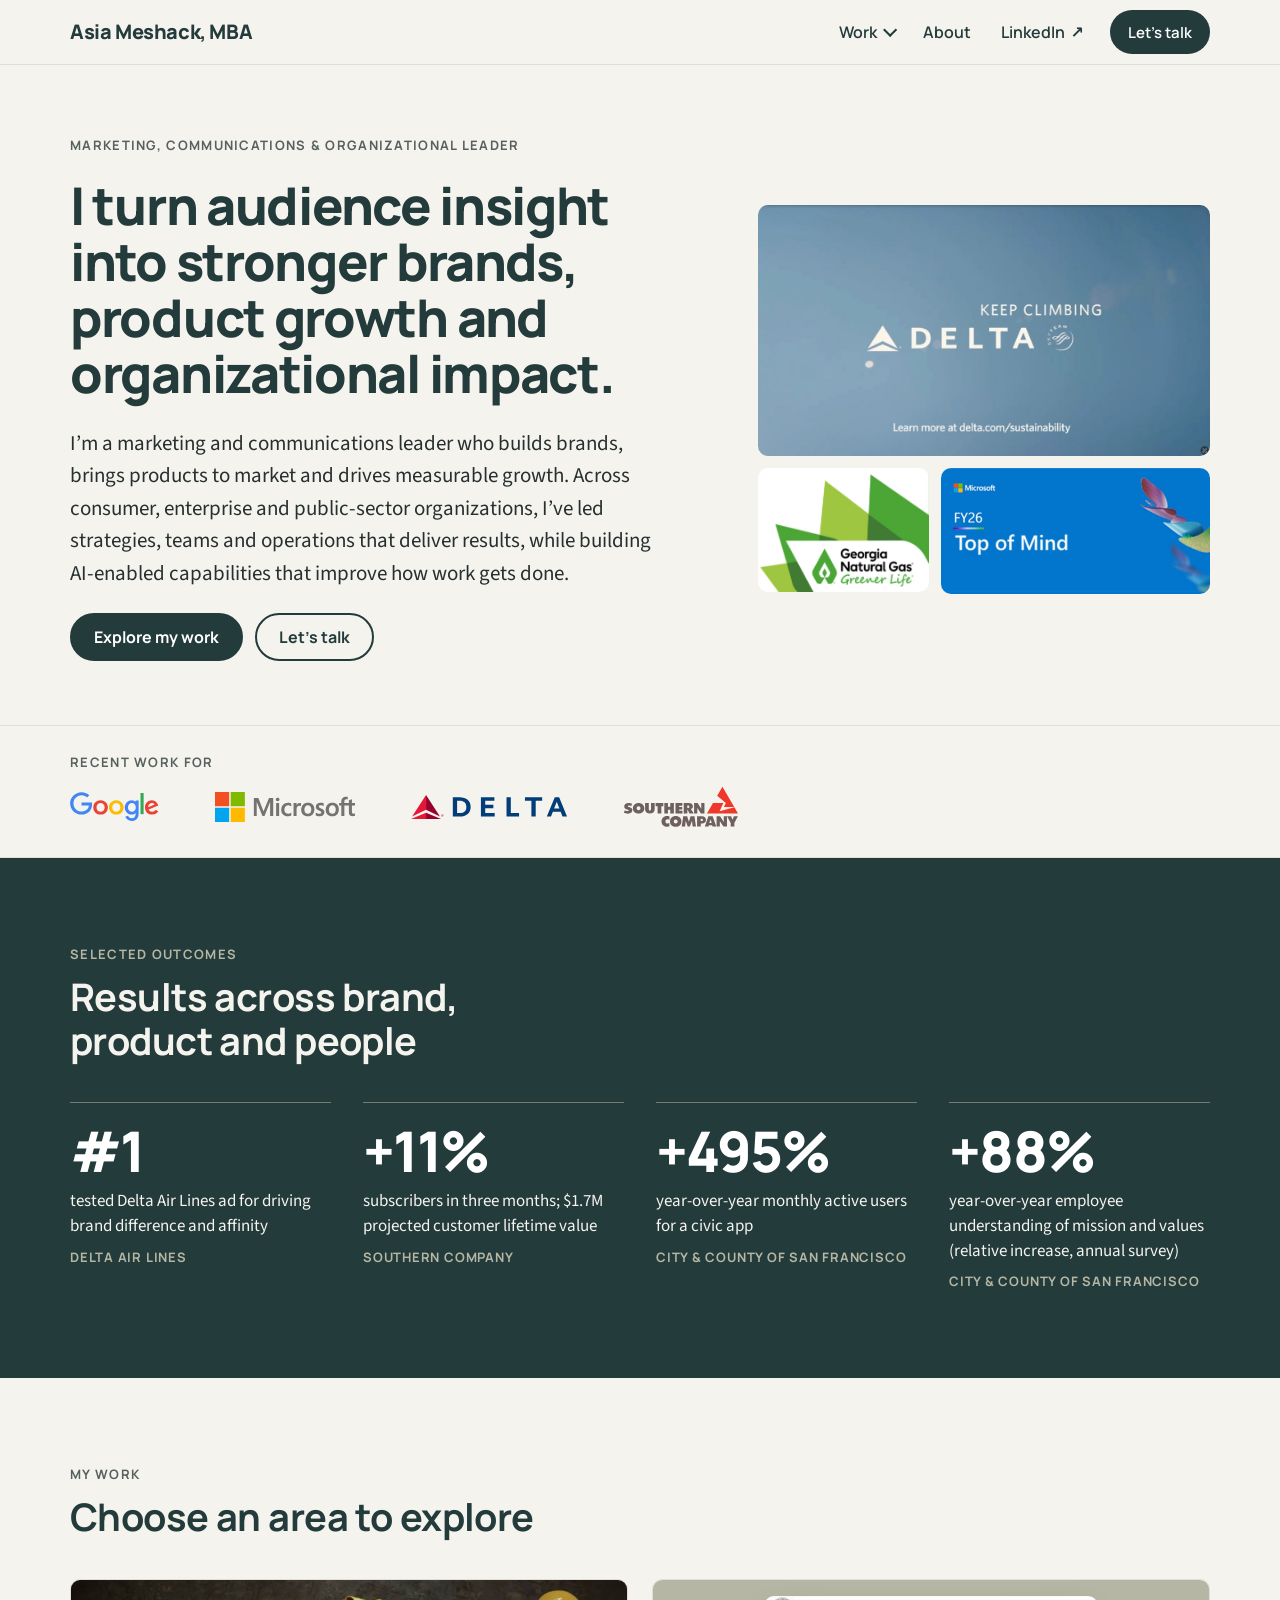
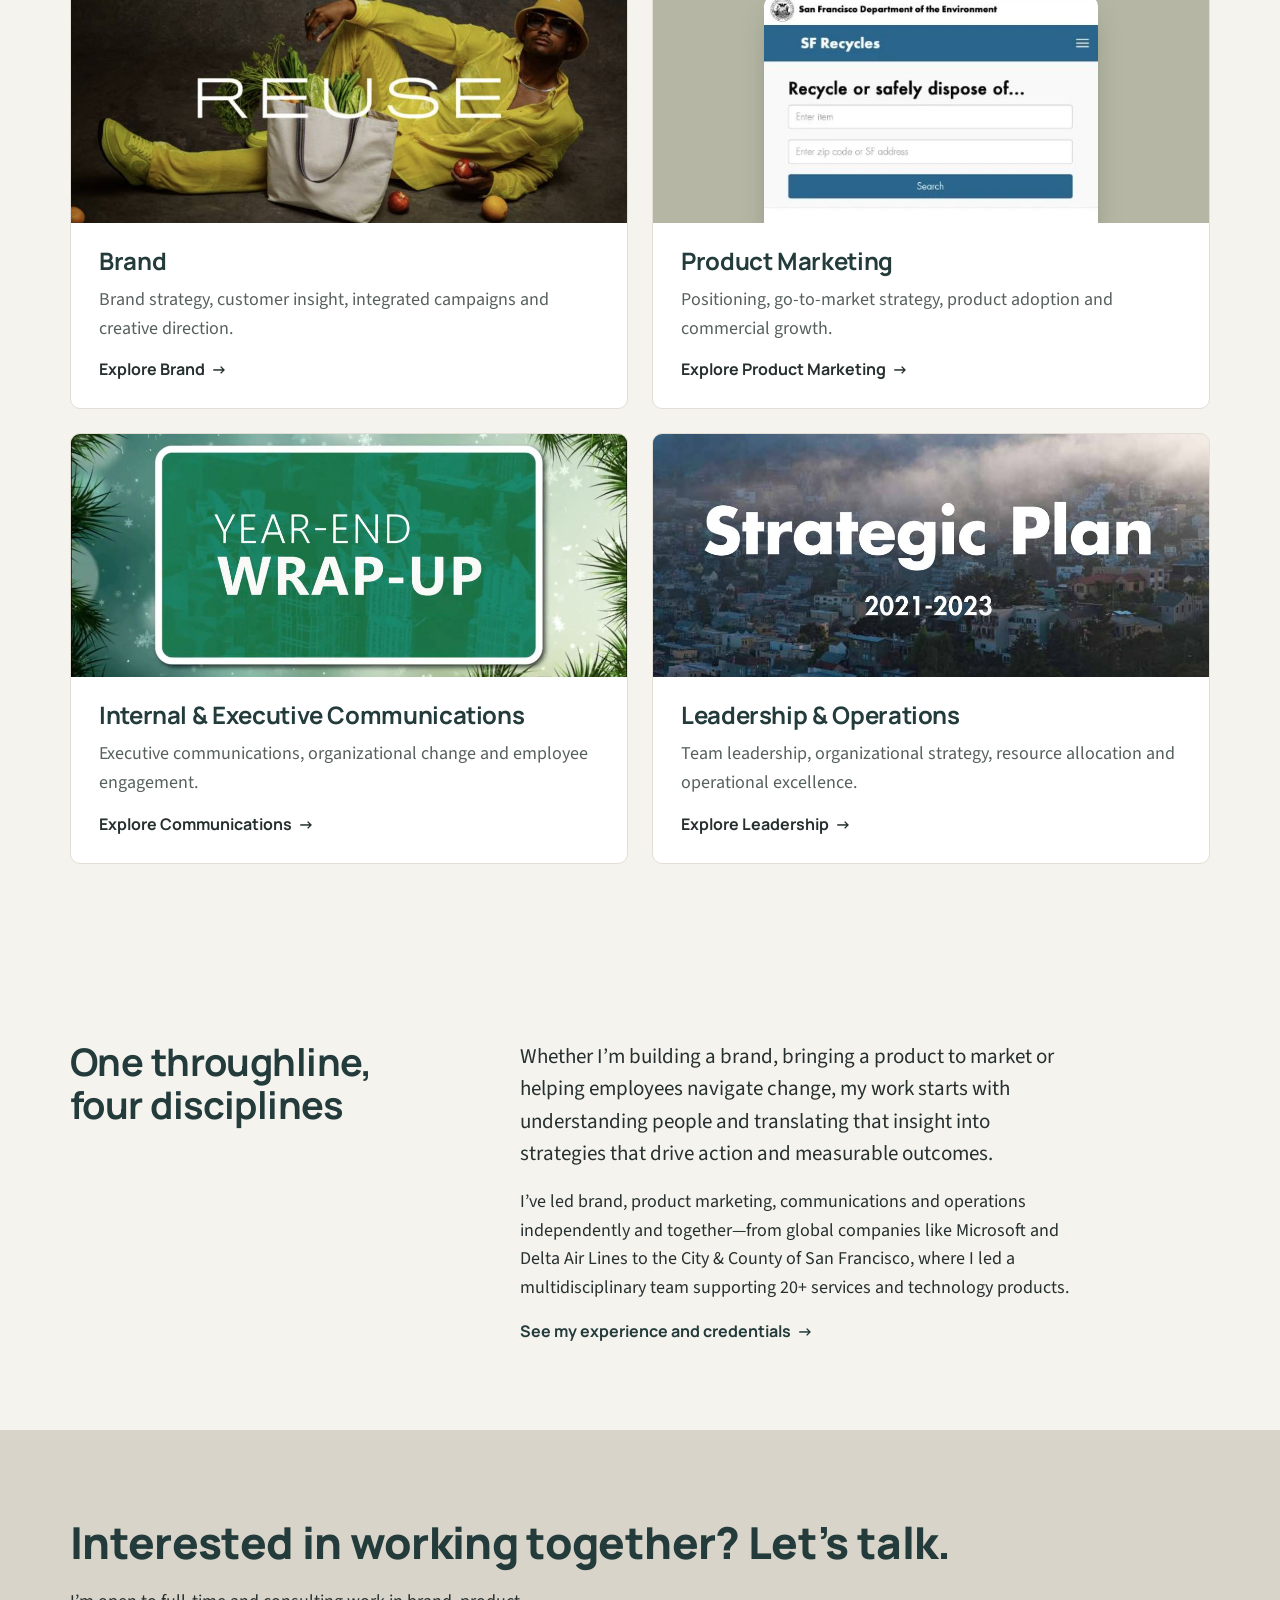
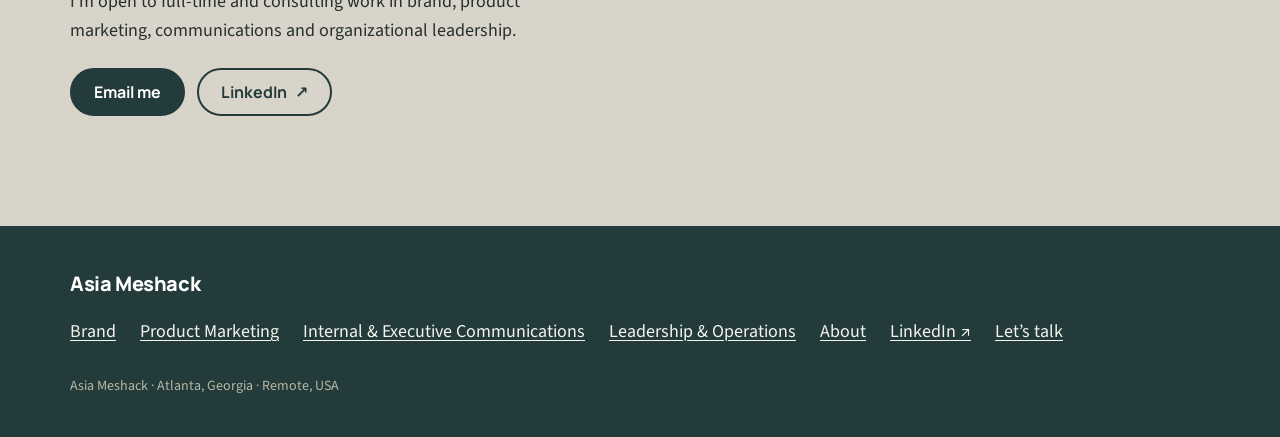
==== commit c3f39f74: "Official logos under "Recent work for"; Brand page content update - Homepage: Google, Microsoft, Del" ====
--- a/index.html
+++ b/index.html
@@ -61,14 +61,14 @@
 <section class="orgs" aria-labelledby="orgs-h">
   <div class="wrap">
     <h2 class="eyebrow" id="orgs-h">Recent work for</h2>
-    <ul><li>Google</li><li>Microsoft</li><li>Delta Air Lines</li><li>Southern Company</li></ul>
+    <ul><li><img src="src/img/logos/google.svg" alt="Google" style="height:30px" decoding="async"></li><li><img src="src/img/logos/microsoft.svg" alt="Microsoft" style="height:30px" decoding="async"></li><li><img src="src/img/logos/delta.svg" alt="Delta Air Lines" style="height:24px" decoding="async"></li><li><img src="src/img/logos/southern-company.svg" alt="Southern Company" style="height:42px" decoding="async"></li></ul>
   </div>
 </section>
 
 <section class="section outcomes" aria-labelledby="outcomes-h">
   <div class="wrap">
     <div class="section-head"><p class="eyebrow">Selected outcomes</p><h2 id="outcomes-h">Results across brand, product and people</h2></div>
-    <ul><li><b>#1</b><span>Delta Air Lines ad for brand difference and affinity</span><small>Delta Air Lines</small></li><li><b>+11%</b><span>subscribers in three months; $1.7M projected customer lifetime value</span><small>Southern Company</small></li><li><b>+495%</b><span>year-over-year monthly active users for a civic app</span><small>City &amp; County of San Francisco</small></li><li><b>+88%</b><span>year-over-year employee understanding of mission and values (relative increase, annual survey)</span><small>City &amp; County of San Francisco</small></li></ul>
+    <ul><li><b>#1</b><span>tested Delta Air Lines ad for driving brand difference and affinity</span><small>Delta Air Lines</small></li><li><b>+11%</b><span>subscribers in three months; $1.7M projected customer lifetime value</span><small>Southern Company</small></li><li><b>+495%</b><span>year-over-year monthly active users for a civic app</span><small>City &amp; County of San Francisco</small></li><li><b>+88%</b><span>year-over-year employee understanding of mission and values (relative increase, annual survey)</span><small>City &amp; County of San Francisco</small></li></ul>
   </div>
 </section>
 
--- a/assets/site.css
+++ b/assets/site.css
@@ -81,8 +81,9 @@
 /* Organizations */
 .orgs{padding-block:28px;border-block:1px solid var(--line)}
 .orgs .wrap{display:grid;gap:14px}
-.orgs ul{list-style:none;margin:0;padding:0;display:flex;flex-wrap:wrap;gap:12px 40px;align-items:baseline}
-.orgs li{font:700 clamp(17px,1.7vw,21px)/1.2 var(--head);color:var(--teal);letter-spacing:-.01em}
+.orgs ul{list-style:none;margin:0;padding:0;display:flex;flex-wrap:wrap;gap:20px 56px;align-items:center}
+.orgs li{display:flex;align-items:center;min-height:44px}
+.orgs img{width:auto;max-width:100%}
 
 /* Outcomes band */
 .outcomes{background:var(--teal);color:var(--ivory)}
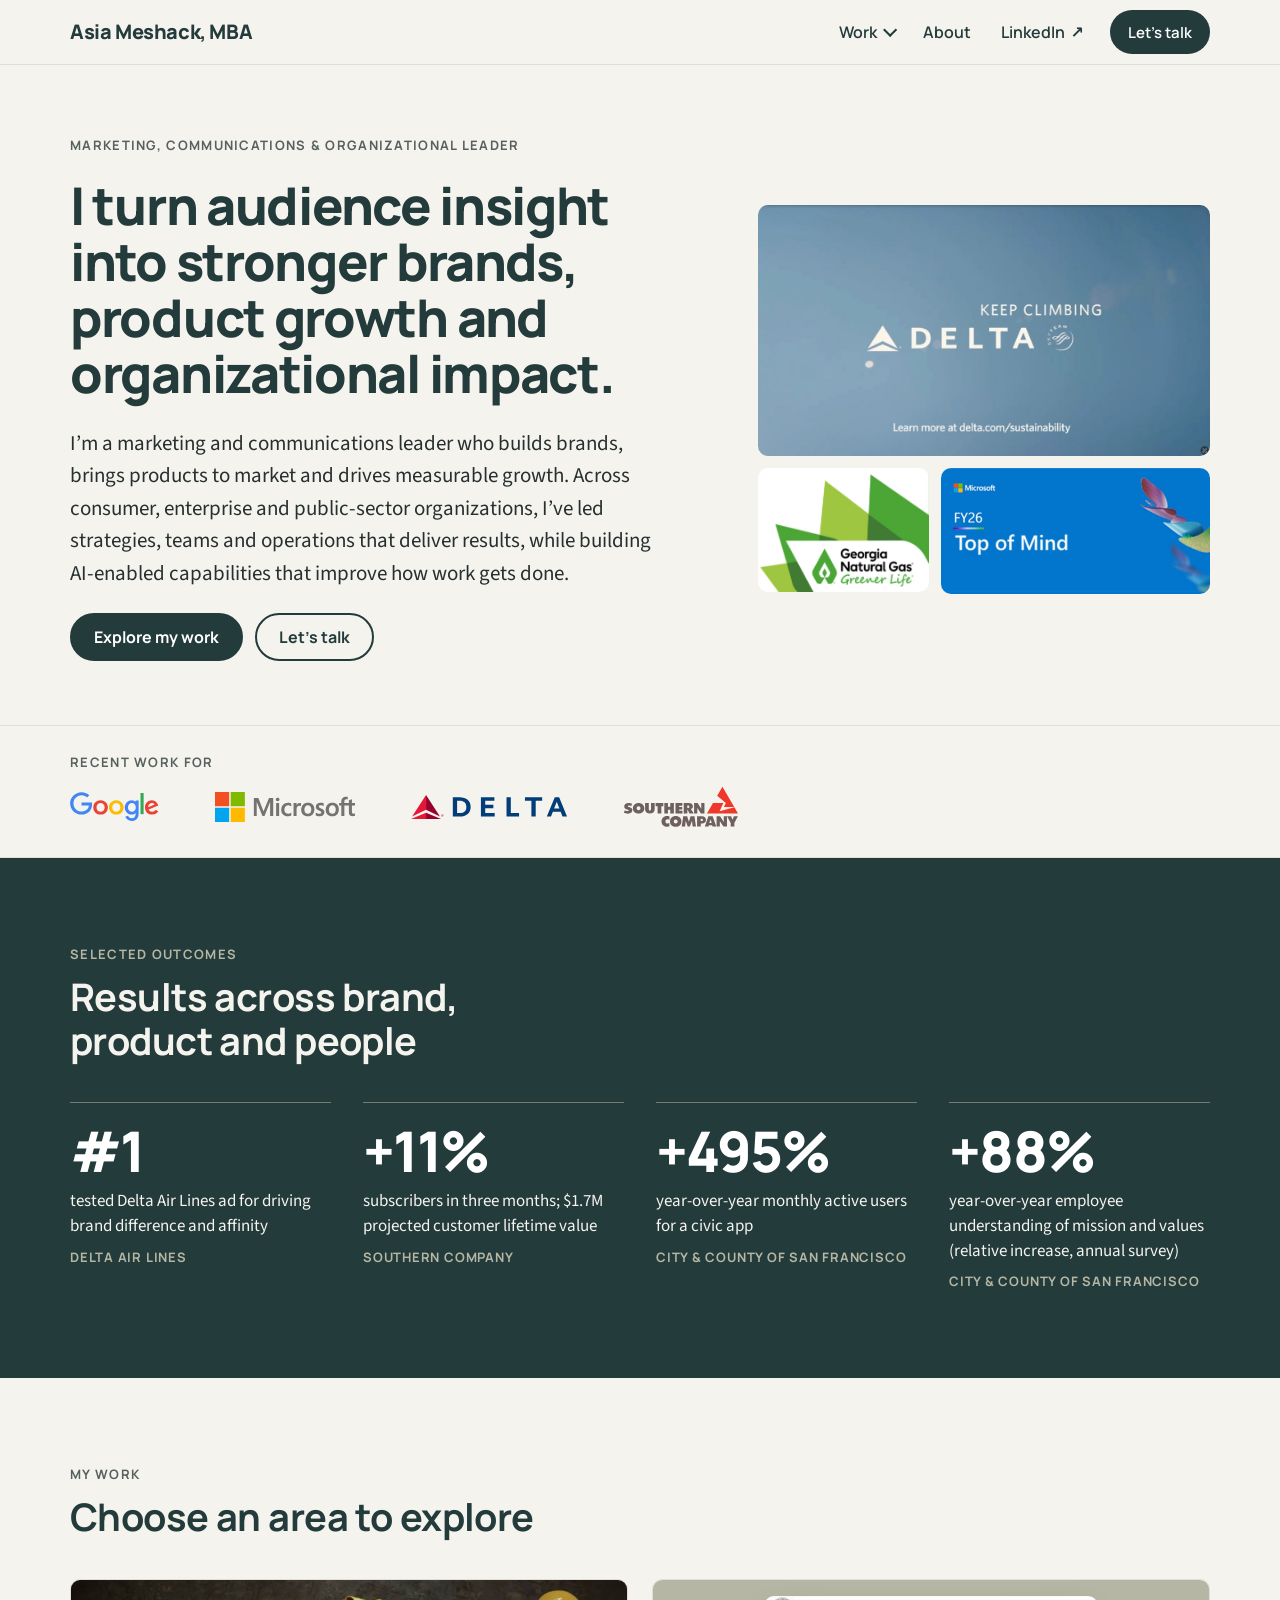
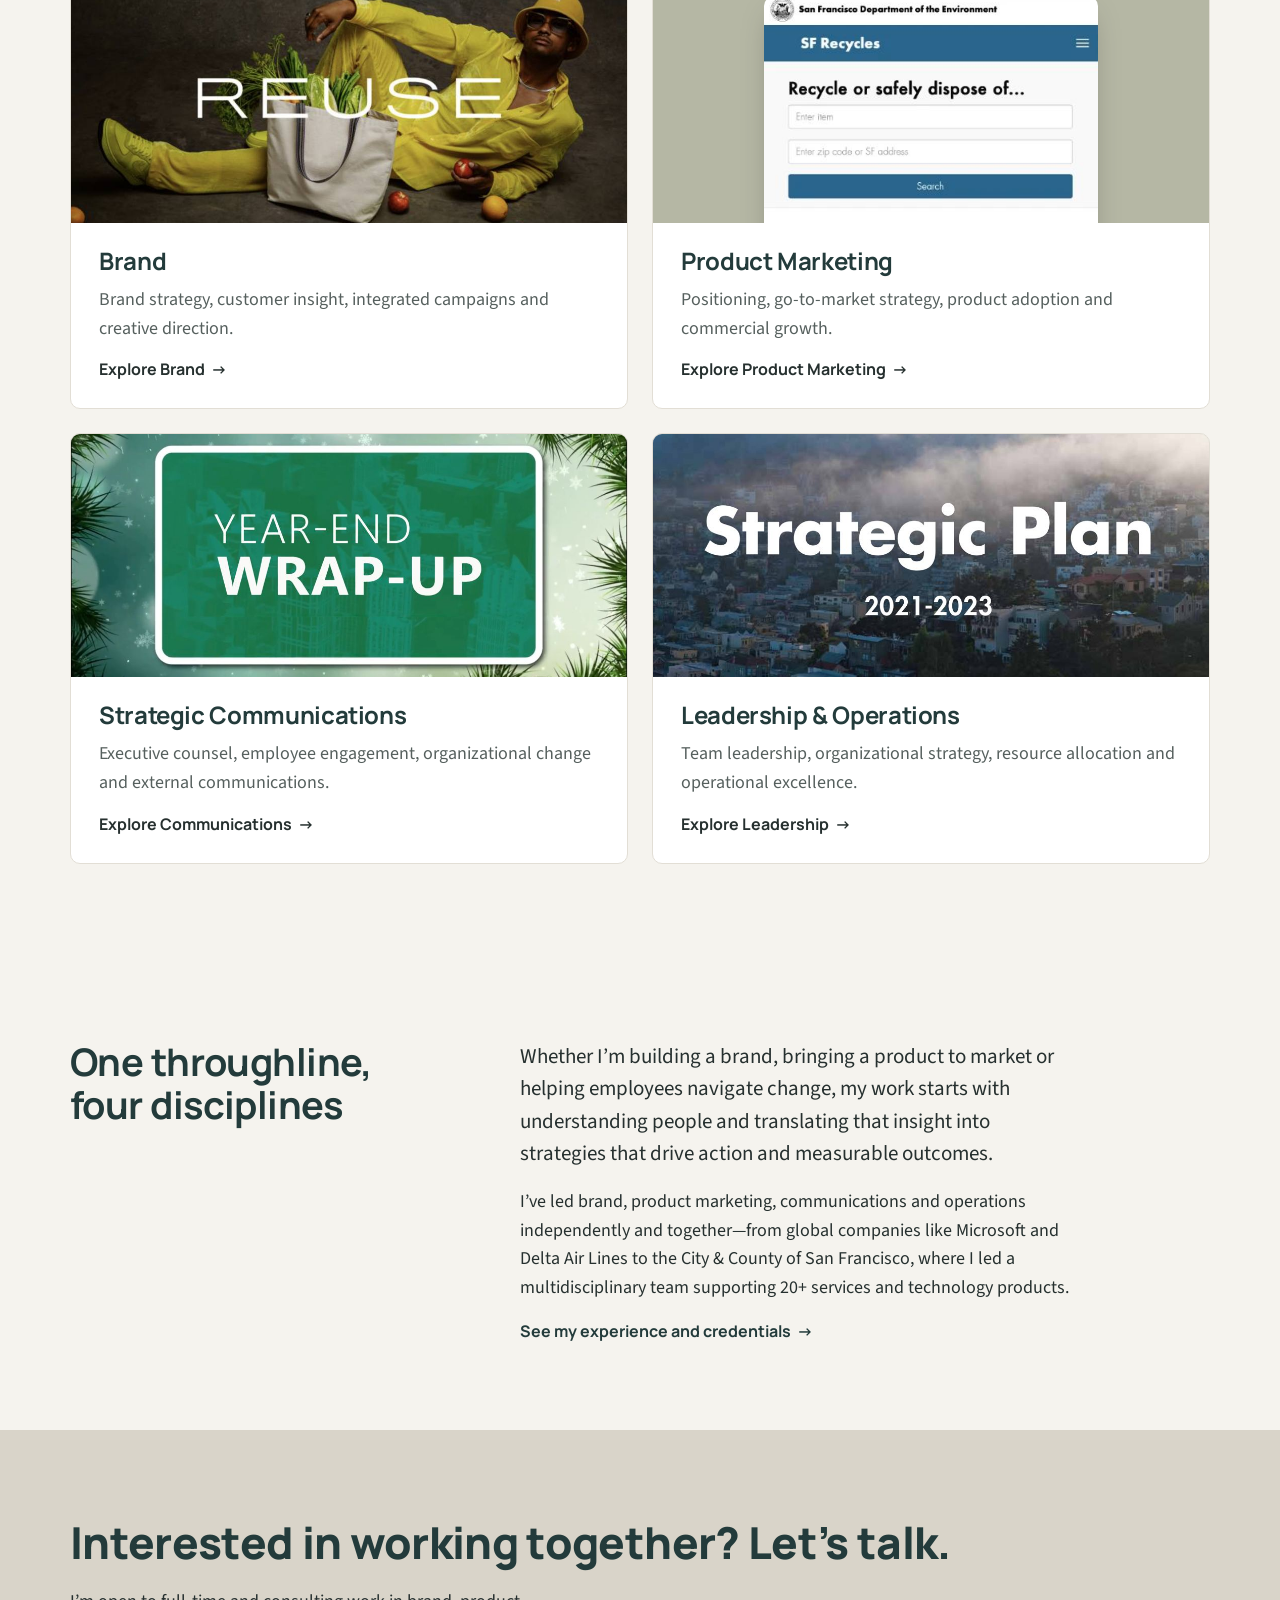
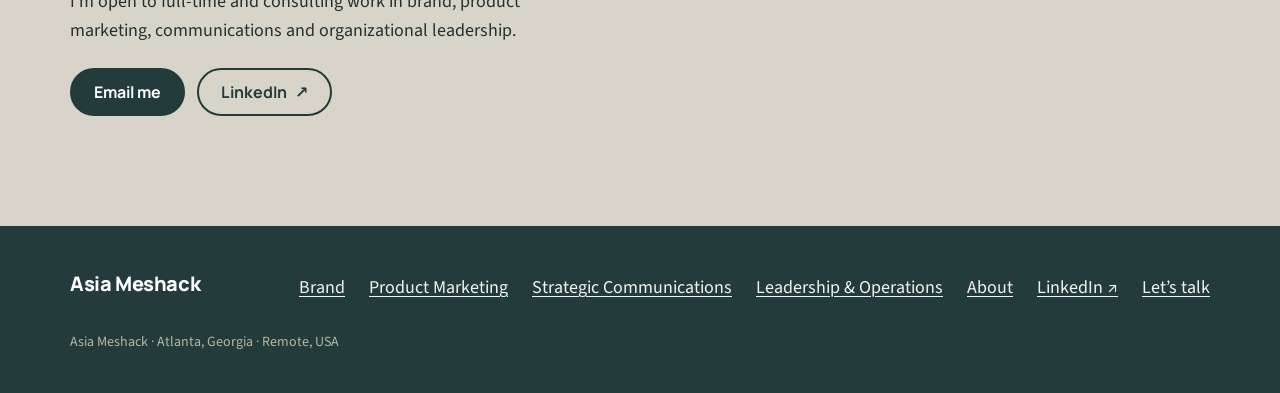
==== commit 67f88899: "Strategic Communications page: rename, new positioning and case studies - Rename Internal & Executiv" ====
--- a/index.html
+++ b/index.html
@@ -26,7 +26,7 @@
     <nav class="nav" aria-label="Main">
       <div class="nav-work">
         <button class="nav-work-btn" type="button" aria-expanded="false" aria-controls="work-menu">Work</button>
-        <ul class="work-menu" id="work-menu" hidden><li><a href="brand/"><strong>Brand</strong><span>Brand strategy, customer insight, integrated campaigns and creative direction.</span></a></li><li><a href="product-marketing/"><strong>Product Marketing</strong><span>Positioning, go-to-market strategy, product adoption and commercial growth.</span></a></li><li><a href="communications/"><strong>Internal &amp; Executive Communications</strong><span>Executive communications, organizational change and employee engagement.</span></a></li><li><a href="leadership/"><strong>Leadership &amp; Operations</strong><span>Team leadership, organizational strategy, resource allocation and operational excellence.</span></a></li></ul>
+        <ul class="work-menu" id="work-menu" hidden><li><a href="brand/"><strong>Brand</strong><span>Brand strategy, customer insight, integrated campaigns and creative direction.</span></a></li><li><a href="product-marketing/"><strong>Product Marketing</strong><span>Positioning, go-to-market strategy, product adoption and commercial growth.</span></a></li><li><a href="communications/"><strong>Strategic Communications</strong><span>Executive counsel, employee engagement, organizational change and external communications.</span></a></li><li><a href="leadership/"><strong>Leadership &amp; Operations</strong><span>Team leadership, organizational strategy, resource allocation and operational excellence.</span></a></li></ul>
       </div>
       <a href="about/">About</a>
       <a class="ext" href="https://www.linkedin.com/in/am-ward" target="_blank" rel="noopener">LinkedIn</a>
@@ -34,7 +34,7 @@
     </nav>
     <button class="menu-btn" type="button" aria-expanded="false" aria-controls="mobile-panel">Menu</button>
     <nav class="mobile-panel" id="mobile-panel" aria-label="Main">
-      <span class="group">Work</span><a class="sub" href="brand/">Brand</a><a class="sub" href="product-marketing/">Product Marketing</a><a class="sub" href="communications/">Internal &amp; Executive Communications</a><a class="sub" href="leadership/">Leadership &amp; Operations</a>
+      <span class="group">Work</span><a class="sub" href="brand/">Brand</a><a class="sub" href="product-marketing/">Product Marketing</a><a class="sub" href="communications/">Strategic Communications</a><a class="sub" href="leadership/">Leadership &amp; Operations</a>
       <a href="about/">About &amp; experience</a>
       <a class="ext" href="https://www.linkedin.com/in/am-ward" target="_blank" rel="noopener">LinkedIn</a>
       <a class="btn btn-primary" href="#contact">Let’s talk</a>
@@ -83,7 +83,7 @@
   <div class="card-body"><h3>Product Marketing</h3><p>Positioning, go-to-market strategy, product adoption and commercial growth.</p><span class="arrow-link">Explore Product Marketing</span></div>
 </a><a class="card" href="communications/">
   <div class="card-visual"><img src="src/img/year-end-wrap-up.jpg" alt="" style="object-position:center 52%" loading="lazy" decoding="async"></div>
-  <div class="card-body"><h3>Internal &amp; Executive Communications</h3><p>Executive communications, organizational change and employee engagement.</p><span class="arrow-link">Explore Communications</span></div>
+  <div class="card-body"><h3>Strategic Communications</h3><p>Executive counsel, employee engagement, organizational change and external communications.</p><span class="arrow-link">Explore Communications</span></div>
 </a><a class="card" href="leadership/">
   <div class="card-visual"><img src="src/img/strategic-plan.jpg" alt="" loading="lazy" decoding="async"></div>
   <div class="card-body"><h3>Leadership &amp; Operations</h3><p>Team leadership, organizational strategy, resource allocation and operational excellence.</p><span class="arrow-link">Explore Leadership</span></div>
@@ -119,7 +119,7 @@
   <div class="wrap">
     <div class="footer-top">
       <a class="wordmark" href="./">Asia Meshack</a>
-      <nav aria-label="Footer"><ul><li><a href="brand/">Brand</a></li><li><a href="product-marketing/">Product Marketing</a></li><li><a href="communications/">Internal &amp; Executive Communications</a></li><li><a href="leadership/">Leadership &amp; Operations</a></li><li><a href="about/">About</a></li><li><a class="ext" href="https://www.linkedin.com/in/am-ward" target="_blank" rel="noopener">LinkedIn</a></li><li><a href="#contact">Let’s talk</a></li></ul></nav>
+      <nav aria-label="Footer"><ul><li><a href="brand/">Brand</a></li><li><a href="product-marketing/">Product Marketing</a></li><li><a href="communications/">Strategic Communications</a></li><li><a href="leadership/">Leadership &amp; Operations</a></li><li><a href="about/">About</a></li><li><a class="ext" href="https://www.linkedin.com/in/am-ward" target="_blank" rel="noopener">LinkedIn</a></li><li><a href="#contact">Let’s talk</a></li></ul></nav>
     </div>
     <small>Asia Meshack · Atlanta, Georgia · Remote, USA</small>
   </div>
--- a/assets/site.css
+++ b/assets/site.css
@@ -193,6 +193,34 @@
 .related span{color:var(--muted);font-size:16px}
 .related.four{grid-template-columns:repeat(4,minmax(0,1fr))}
 
+/* Media cards (coverage and examples under a project summary) */
+.media-grid{list-style:none;margin:4px 0 0;padding:0;display:grid;grid-template-columns:repeat(2,minmax(0,1fr));gap:16px}
+.media-card{display:grid;grid-template-rows:auto 1fr;background:var(--ivory);border:1px solid var(--line);border-radius:8px;overflow:hidden;min-width:0}
+.media-card img{width:100%;height:auto;aspect-ratio:16/9;object-fit:cover}
+.media-card.media-text{grid-column:1/-1;grid-template-rows:1fr}
+.media-body{padding:14px 16px 16px;display:grid;gap:6px;align-content:start}
+.media-label{font:700 12.5px/1.35 var(--head);letter-spacing:.06em;text-transform:uppercase;color:var(--muted)}
+.media-source{font-size:14px;color:var(--muted)}
+.media-headline{font:700 17px/1.35 var(--head);color:var(--teal)}
+.media-headline a{color:inherit}
+.media-role{font-size:16px;line-height:1.5}
+.media-extra{font-size:15px}
+
+/* Compact supporting projects */
+.project-compact .project-body{padding:26px 30px 28px;gap:14px}
+.project-compact h3{font-size:clamp(21px,2vw,24px)}
+.project-compact .outcome b{font-size:clamp(28px,3vw,36px)}
+.project-compact.project-side{grid-template-columns:minmax(0,3fr) minmax(0,8fr)}
+
+/* Social post samples inside project details */
+.detail figure.post{margin:14px 0 0;max-width:420px}
+.detail figure.post img{width:100%;height:auto;border:1px solid var(--line);border-radius:8px}
+.detail figure.post figcaption{font-size:14px;color:var(--muted);margin-top:6px}
+details.more-samples{margin-top:12px}
+details.more-samples > summary{cursor:pointer;font:700 15px/1.3 var(--head);color:var(--teal);min-height:44px;display:inline-flex;align-items:center}
+.post-grid{display:grid;grid-template-columns:repeat(2,minmax(0,1fr));gap:16px}
+.post-grid figure.post{max-width:none}
+
 /* About page */
 .caps.jump a{text-decoration:none;color:inherit}
 .split .wrap{display:grid;grid-template-columns:minmax(0,4fr) minmax(0,8fr);gap:56px;align-items:start}
@@ -243,7 +271,7 @@
   .site-header .wrap{position:relative}
   .hero .wrap,.throughline .wrap{grid-template-columns:minmax(0,1fr);gap:40px}
   .outcomes ul{grid-template-columns:repeat(2,minmax(0,1fr))}
-  .project-side,.project-phone{grid-template-columns:minmax(0,1fr)}
+  .project-side,.project-phone,.project-compact.project-side{grid-template-columns:minmax(0,1fr)}
   .project-phone .project-media{padding-top:28px}
   .project-phone .project-media img{width:46%;max-height:420px}
   .related,.related.four{grid-template-columns:minmax(0,1fr) minmax(0,1fr)}
@@ -256,6 +284,8 @@
   .hero{padding-block:44px 48px}
   .lede{font-size:19px}
   .cards,.related,.related.four{grid-template-columns:minmax(0,1fr)}
+  .media-grid,.post-grid{grid-template-columns:minmax(0,1fr)}
+  .project-compact .project-body{padding:22px 22px 24px}
   .roles li,.tech-rows div{grid-template-columns:minmax(0,1fr);gap:4px}
   .project-phone .project-media img{width:62%}
   .outcomes ul{grid-template-columns:minmax(0,1fr);gap:24px}
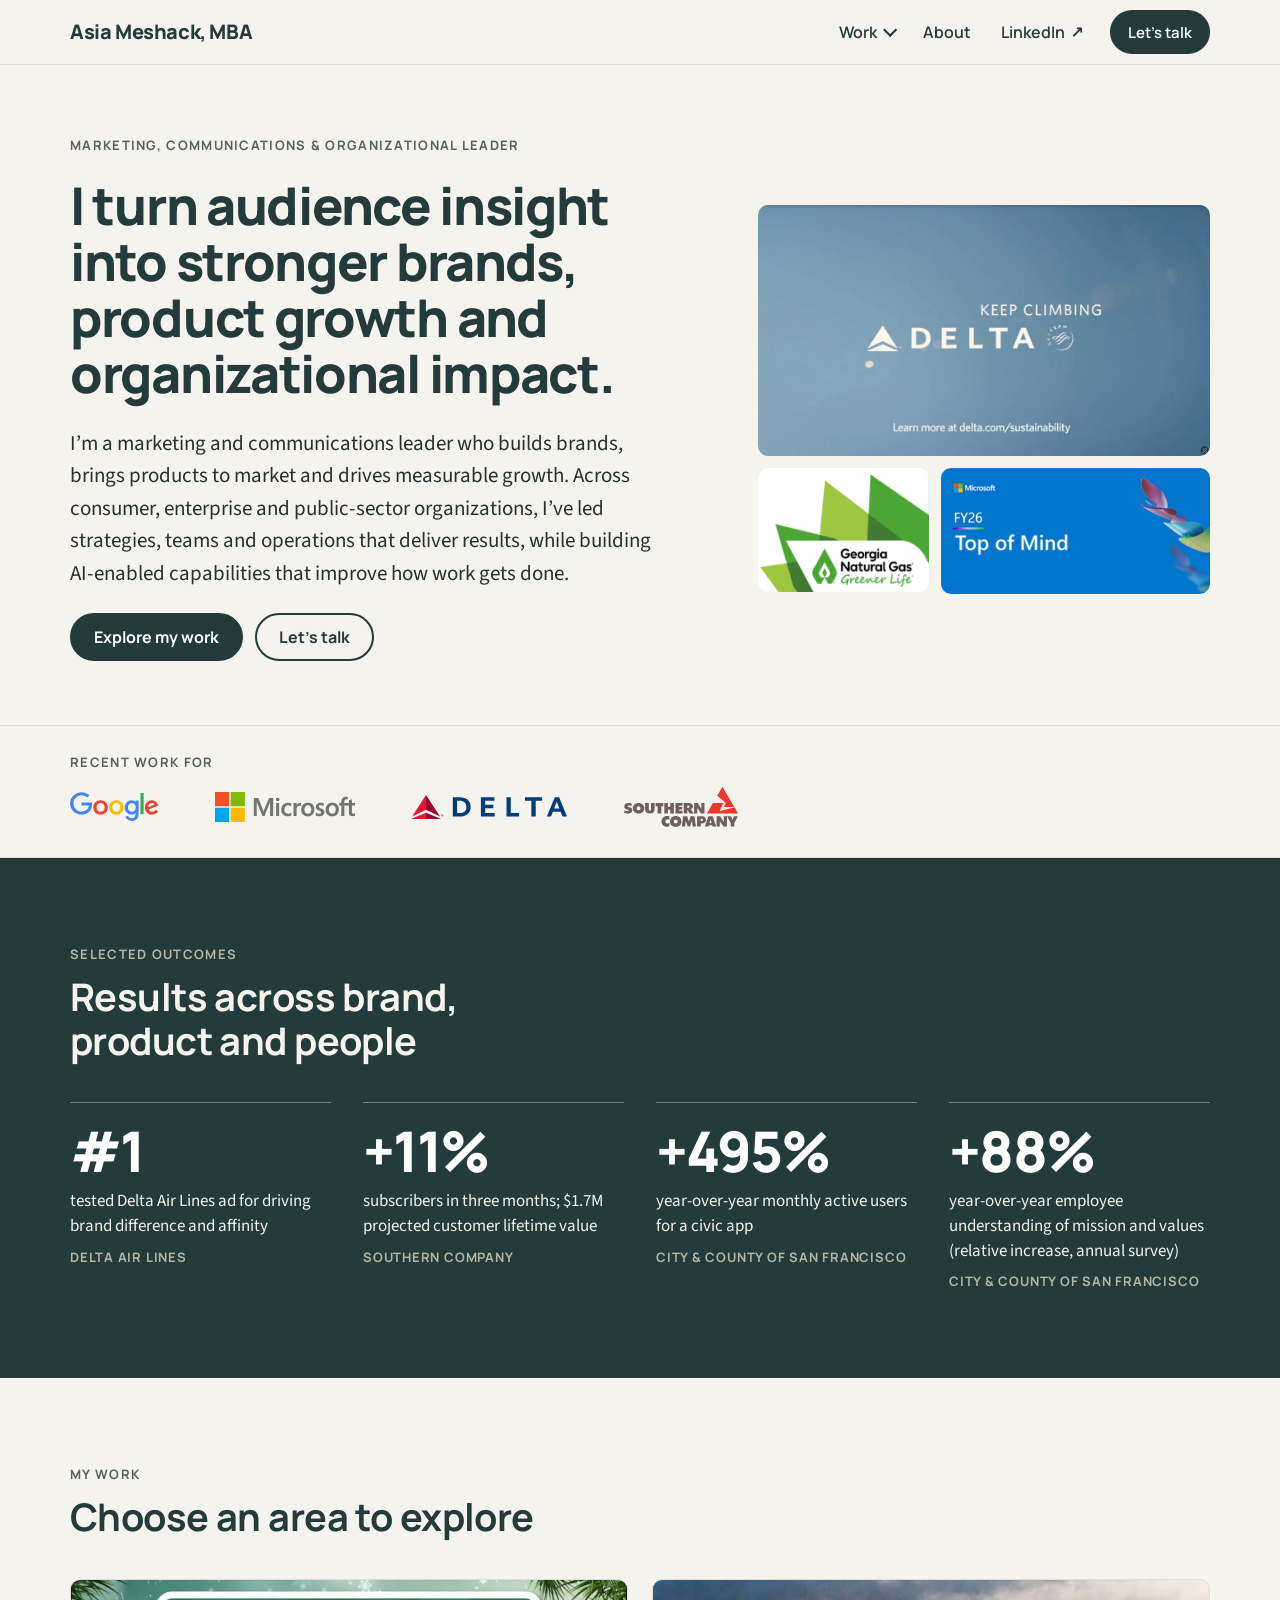
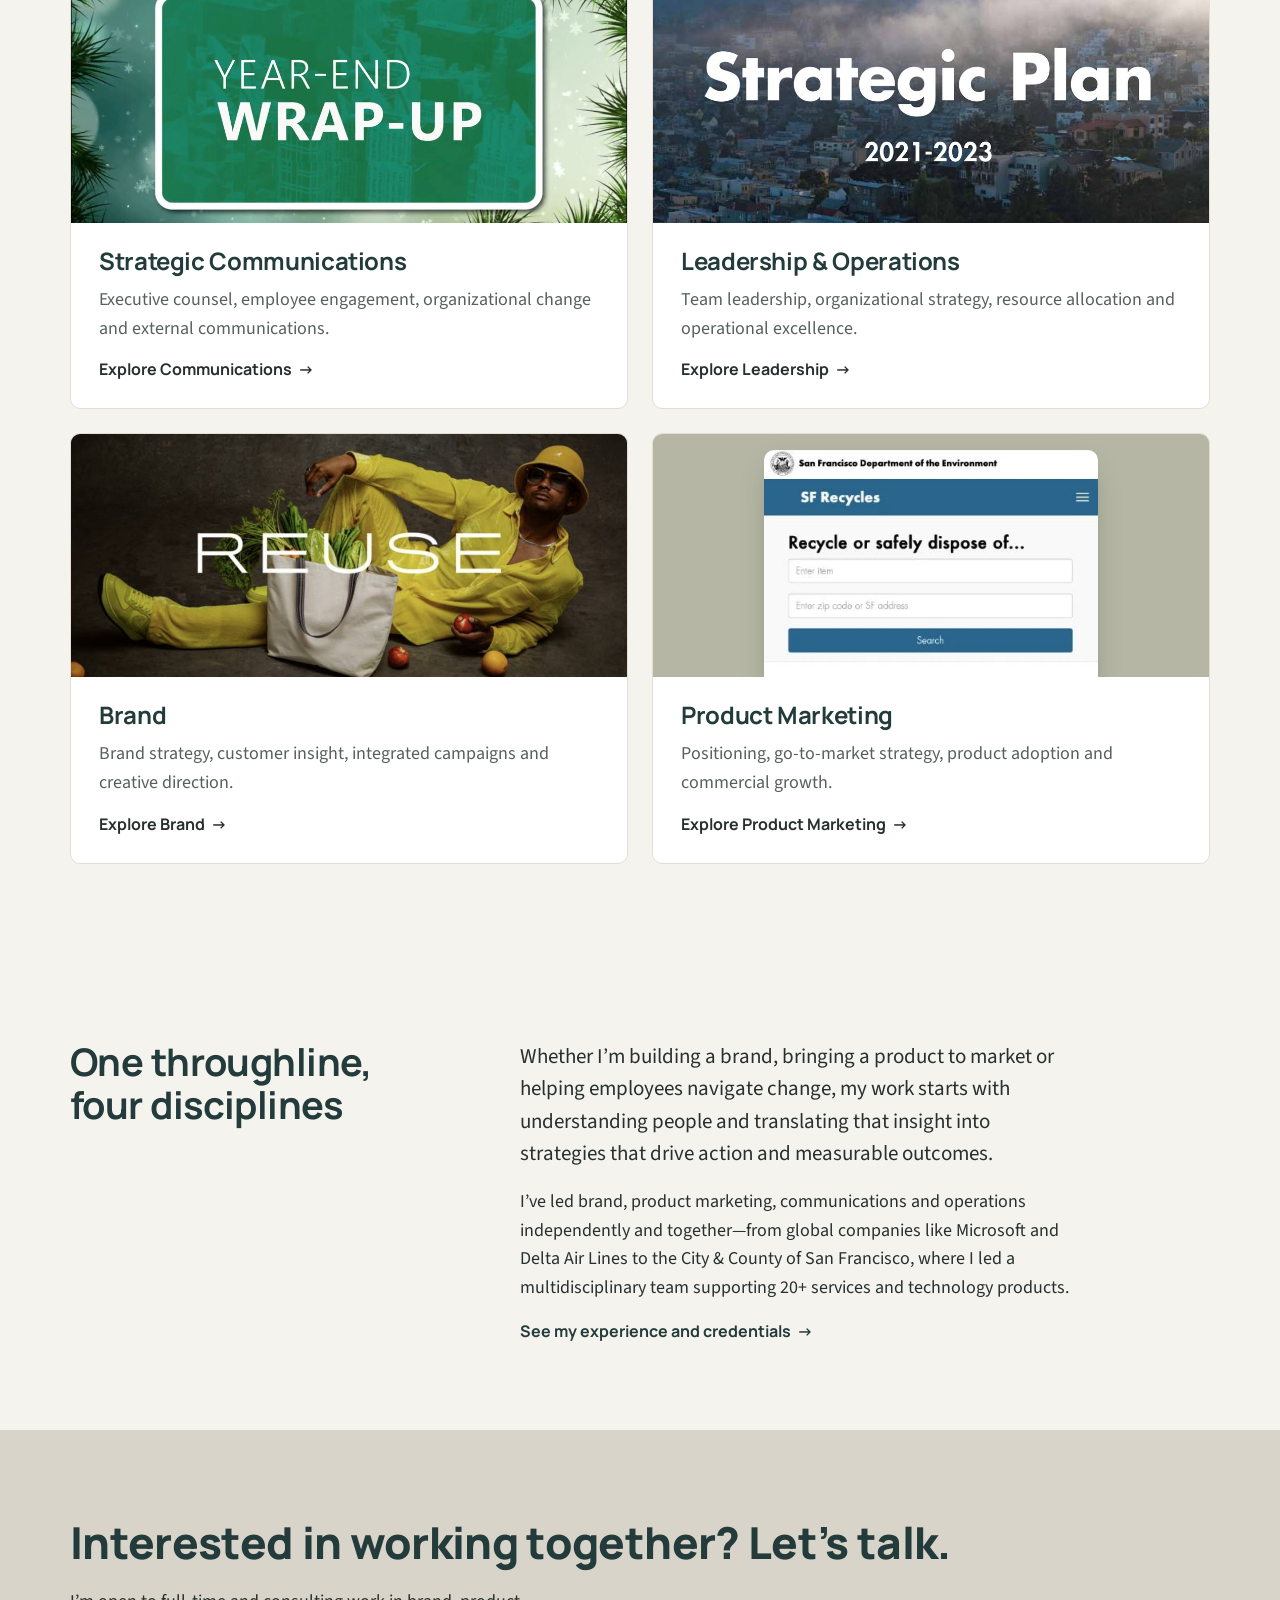
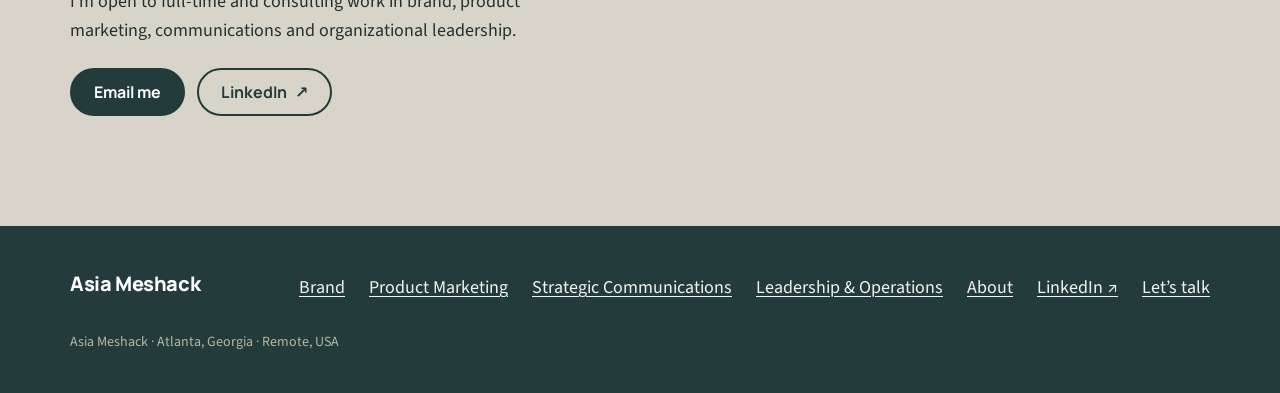
==== commit 53dc50ed: "Homepage card order; consolidated Microsoft case study; consistent visuals - Homepage cards: Strateg" ====
--- a/index.html
+++ b/index.html
@@ -75,18 +75,18 @@
 <section class="section" id="work" aria-labelledby="work-h">
   <div class="wrap">
     <div class="section-head"><p class="eyebrow">My work</p><h2 id="work-h">Choose an area to explore</h2></div>
-    <div class="cards"><a class="card" href="brand/">
+    <div class="cards"><a class="card" href="communications/">
+  <div class="card-visual"><img src="src/img/year-end-wrap-up.jpg" alt="" style="object-position:center 52%" loading="lazy" decoding="async"></div>
+  <div class="card-body"><h3>Strategic Communications</h3><p>Executive counsel, employee engagement, organizational change and external communications.</p><span class="arrow-link">Explore Communications</span></div>
+</a><a class="card" href="leadership/">
+  <div class="card-visual"><img src="src/img/strategic-plan.jpg" alt="" loading="lazy" decoding="async"></div>
+  <div class="card-body"><h3>Leadership &amp; Operations</h3><p>Team leadership, organizational strategy, resource allocation and operational excellence.</p><span class="arrow-link">Explore Leadership</span></div>
+</a><a class="card" href="brand/">
   <div class="card-visual"><img src="src/img/reuse.jpg" alt="" loading="lazy" decoding="async"></div>
   <div class="card-body"><h3>Brand</h3><p>Brand strategy, customer insight, integrated campaigns and creative direction.</p><span class="arrow-link">Explore Brand</span></div>
 </a><a class="card" href="product-marketing/">
   <div class="card-visual phone"><img src="src/img/sfrecycles.jpg" alt="" loading="lazy" decoding="async"></div>
   <div class="card-body"><h3>Product Marketing</h3><p>Positioning, go-to-market strategy, product adoption and commercial growth.</p><span class="arrow-link">Explore Product Marketing</span></div>
-</a><a class="card" href="communications/">
-  <div class="card-visual"><img src="src/img/year-end-wrap-up.jpg" alt="" style="object-position:center 52%" loading="lazy" decoding="async"></div>
-  <div class="card-body"><h3>Strategic Communications</h3><p>Executive counsel, employee engagement, organizational change and external communications.</p><span class="arrow-link">Explore Communications</span></div>
-</a><a class="card" href="leadership/">
-  <div class="card-visual"><img src="src/img/strategic-plan.jpg" alt="" loading="lazy" decoding="async"></div>
-  <div class="card-body"><h3>Leadership &amp; Operations</h3><p>Team leadership, organizational strategy, resource allocation and operational excellence.</p><span class="arrow-link">Explore Leadership</span></div>
 </a></div>
   </div>
 </section>
--- a/assets/site.css
+++ b/assets/site.css
@@ -193,6 +193,11 @@
 .related span{color:var(--muted);font-size:16px}
 .related.four{grid-template-columns:repeat(4,minmax(0,1fr))}
 
+/* Primary visuals in a consistent top frame */
+.media-pair{display:grid;grid-template-columns:1fr 1fr;gap:4px;background:var(--stone)}
+.media-pair img{width:100%;height:auto;aspect-ratio:16/9;object-fit:cover}
+.project-wide .project-media img.fit-contain{object-fit:contain;max-height:420px;width:100%;background:var(--stone);padding:20px 0}
+
 /* Media cards (coverage and examples under a project summary) */
 .media-grid{list-style:none;margin:4px 0 0;padding:0;display:grid;grid-template-columns:repeat(2,minmax(0,1fr));gap:16px}
 .media-card{display:grid;grid-template-rows:auto 1fr;background:var(--ivory);border:1px solid var(--line);border-radius:8px;overflow:hidden;min-width:0}
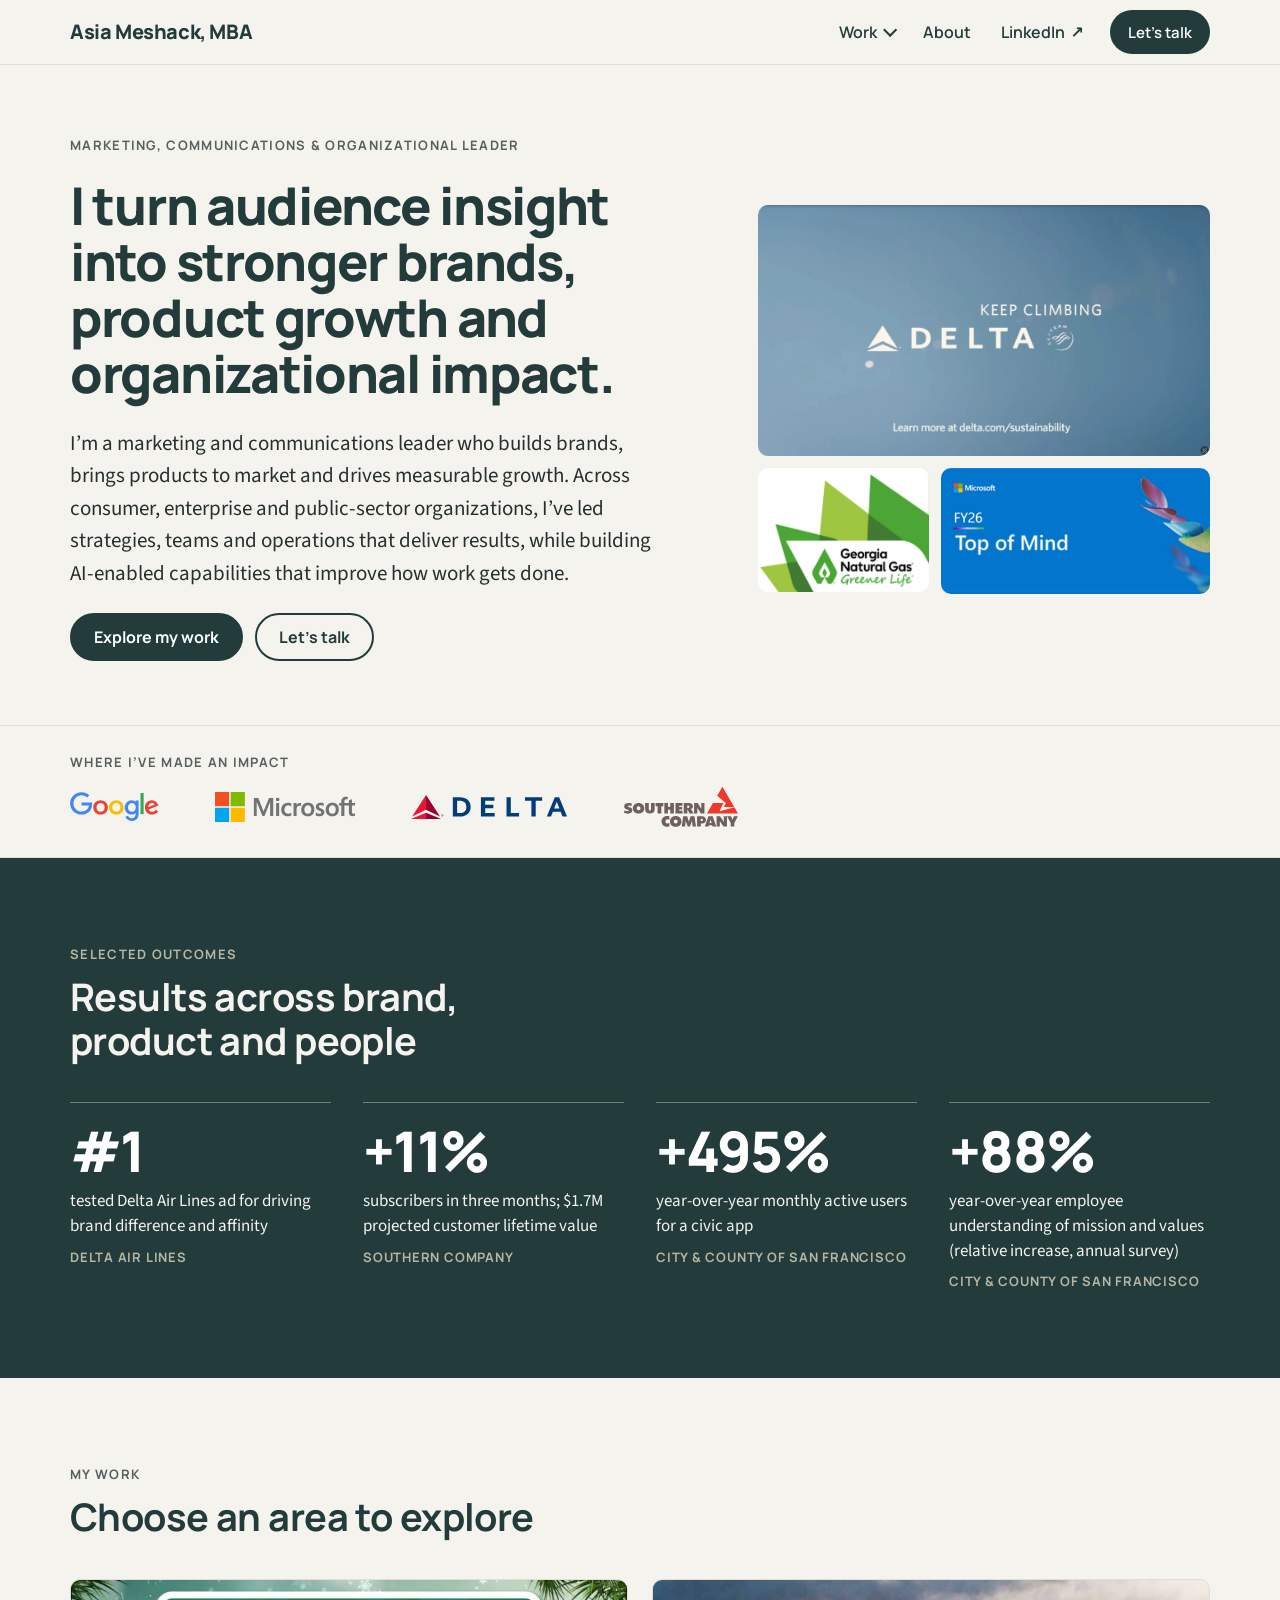
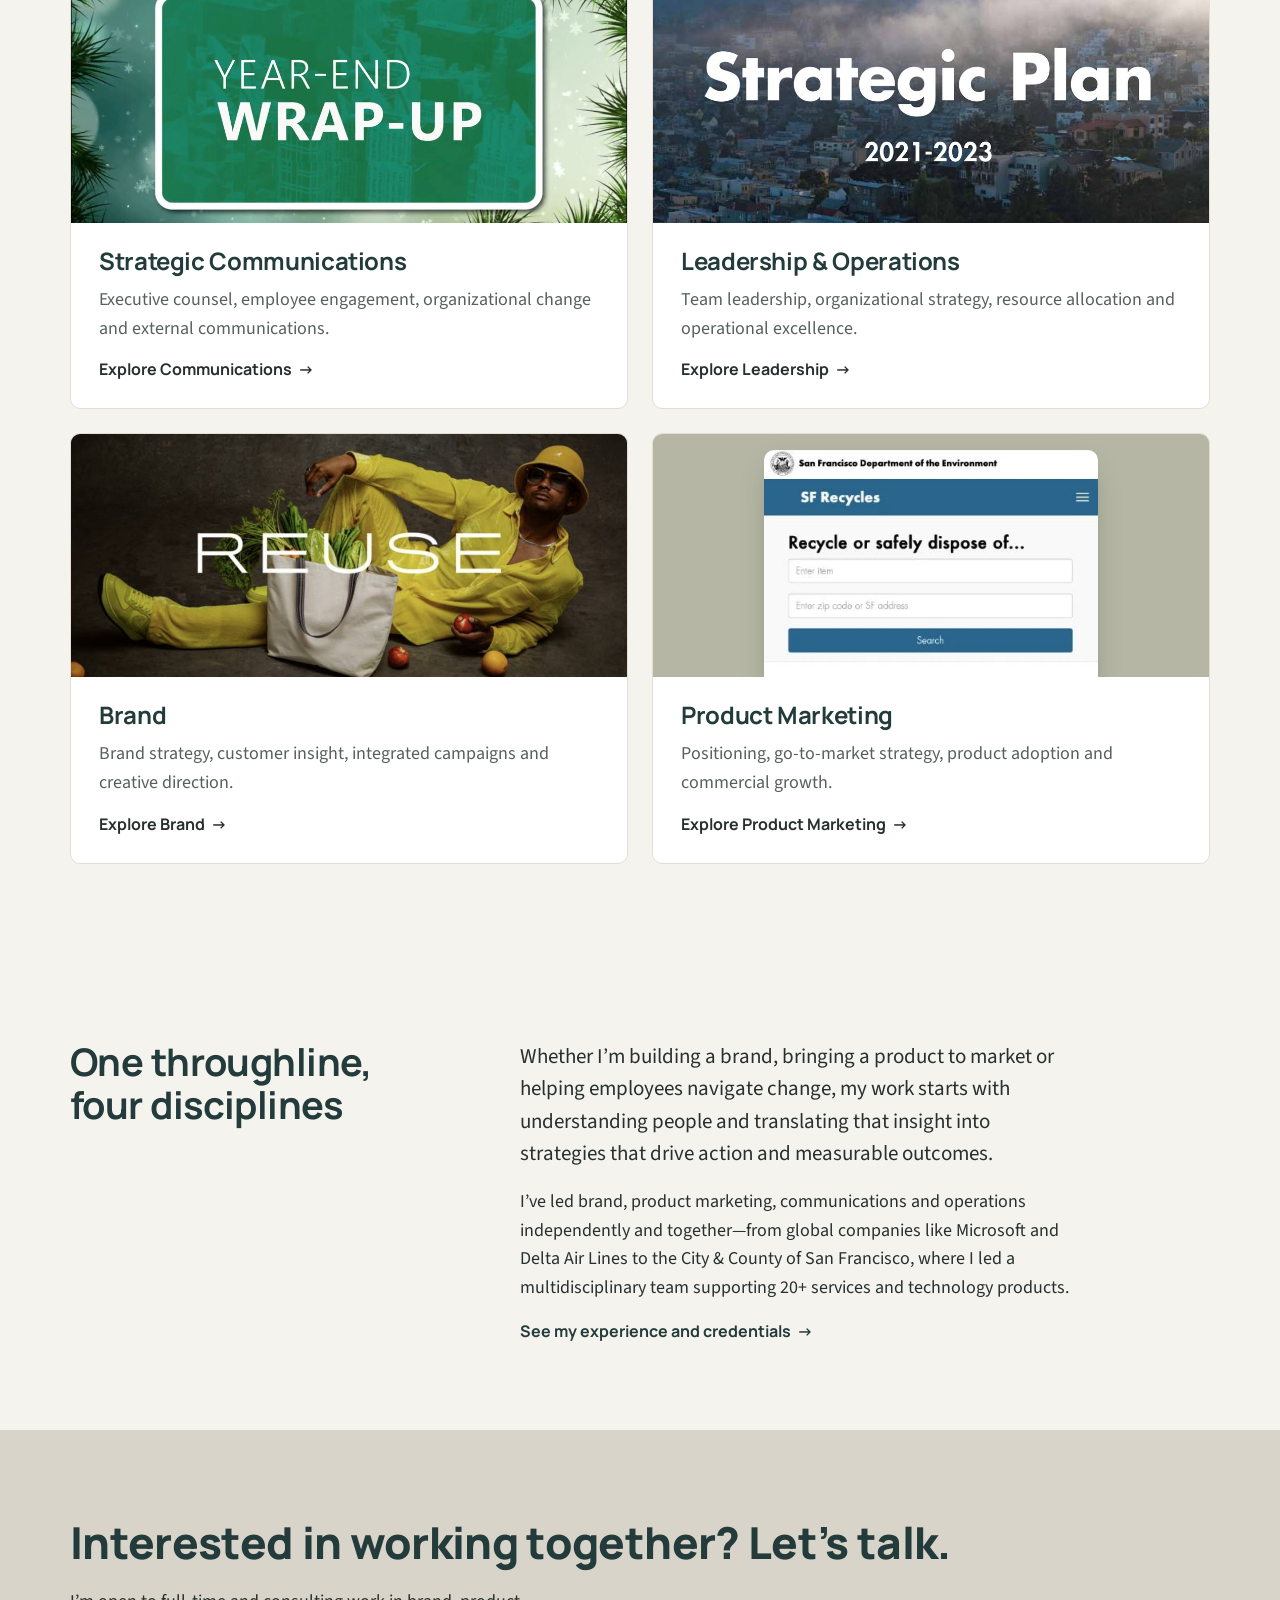
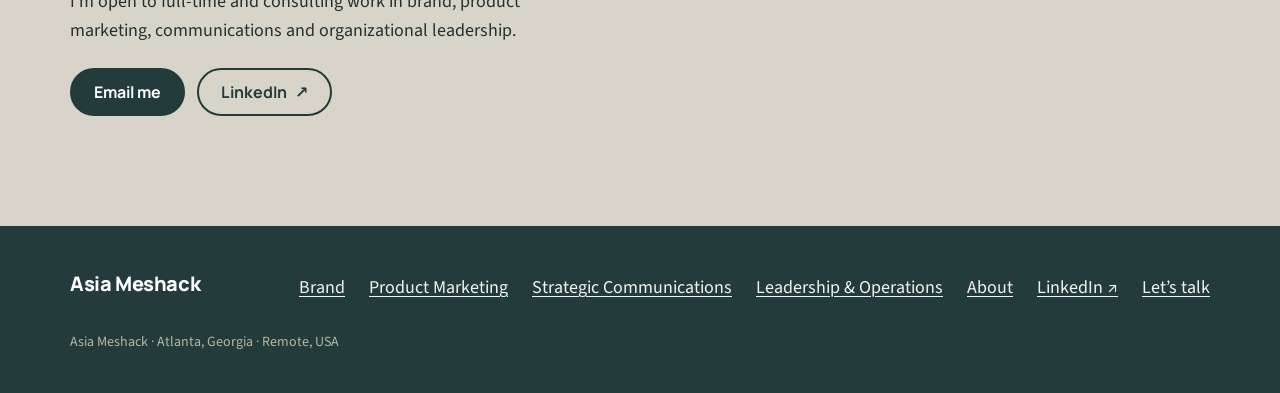
==== commit ffa23096: "Leadership visuals and website case study; homepage heading - Strategic planning: community workshop" ====
--- a/index.html
+++ b/index.html
@@ -60,7 +60,7 @@
 
 <section class="orgs" aria-labelledby="orgs-h">
   <div class="wrap">
-    <h2 class="eyebrow" id="orgs-h">Recent work for</h2>
+    <h2 class="eyebrow" id="orgs-h">Where I’ve made an impact</h2>
     <ul><li><img src="src/img/logos/google.svg" alt="Google" style="height:30px" decoding="async"></li><li><img src="src/img/logos/microsoft.svg" alt="Microsoft" style="height:30px" decoding="async"></li><li><img src="src/img/logos/delta.svg" alt="Delta Air Lines" style="height:24px" decoding="async"></li><li><img src="src/img/logos/southern-company.svg" alt="Southern Company" style="height:42px" decoding="async"></li></ul>
   </div>
 </section>
--- a/assets/site.css
+++ b/assets/site.css
@@ -196,6 +196,9 @@
 /* Primary visuals in a consistent top frame */
 .media-pair{display:grid;grid-template-columns:1fr 1fr;gap:4px;background:var(--stone)}
 .media-pair img{width:100%;height:auto;aspect-ratio:16/9;object-fit:cover}
+.media-pair figure{margin:0;position:relative;min-width:0}
+.media-pair figure img{aspect-ratio:auto;object-fit:contain;border:0;border-radius:0}
+.pair-label{position:absolute;left:10px;top:10px;margin:0;background:var(--teal);color:var(--white);font:700 12px/1 var(--head);letter-spacing:.08em;text-transform:uppercase;padding:6px 9px;border-radius:4px}
 .project-wide .project-media img.fit-contain{object-fit:contain;max-height:420px;width:100%;background:var(--stone);padding:20px 0}
 
 /* Media cards (coverage and examples under a project summary) */
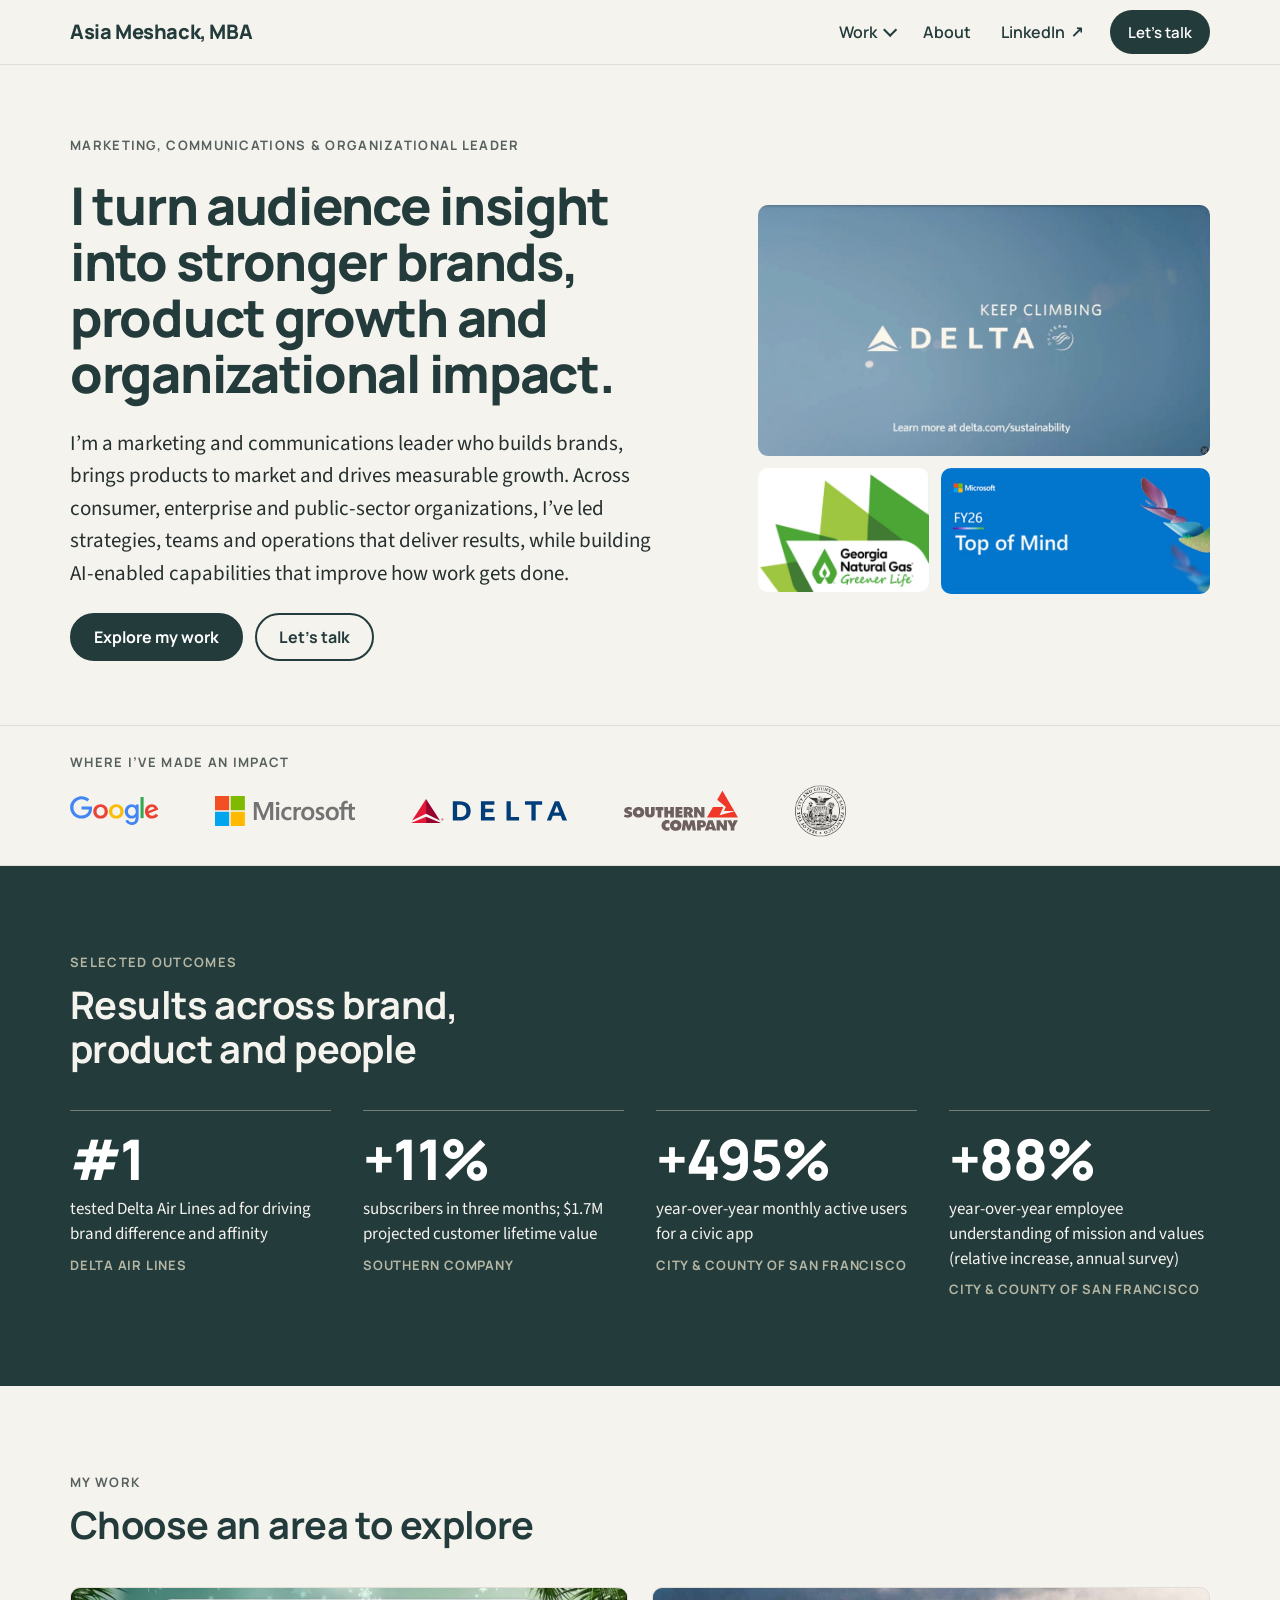
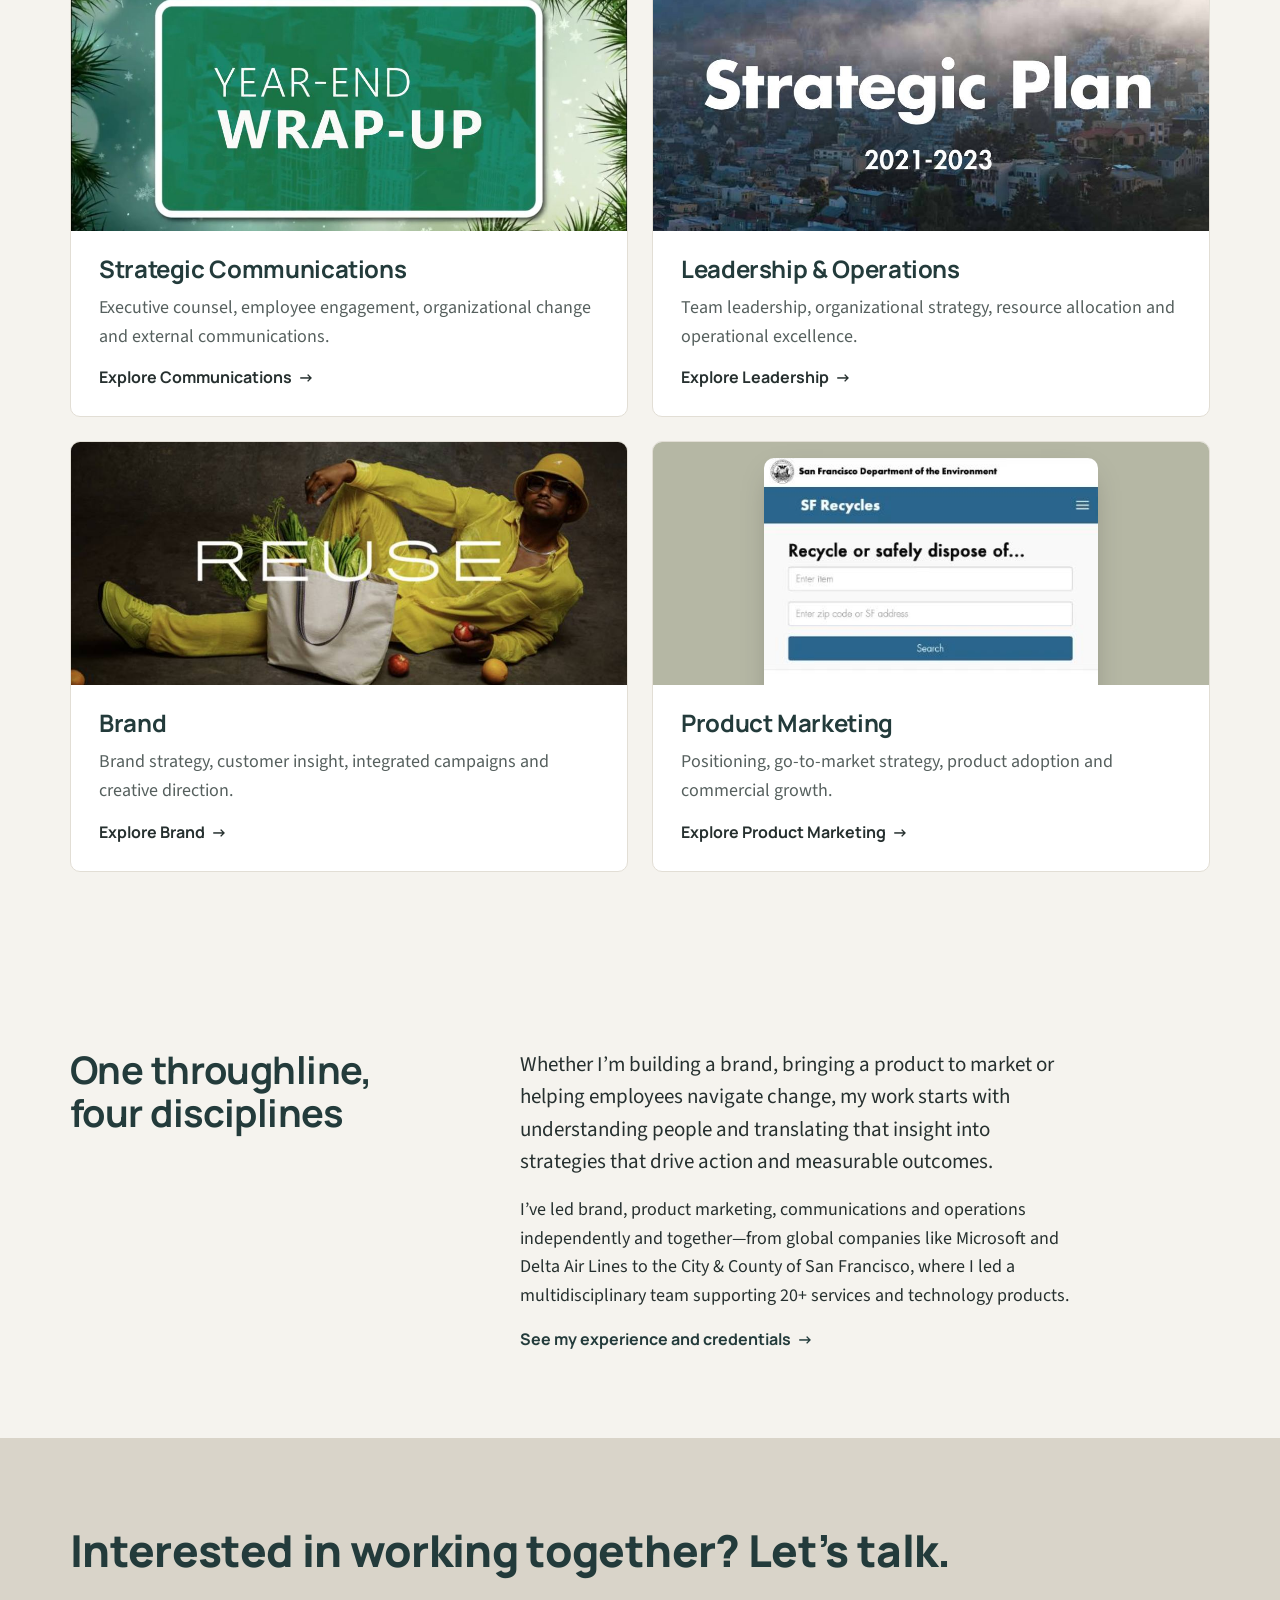
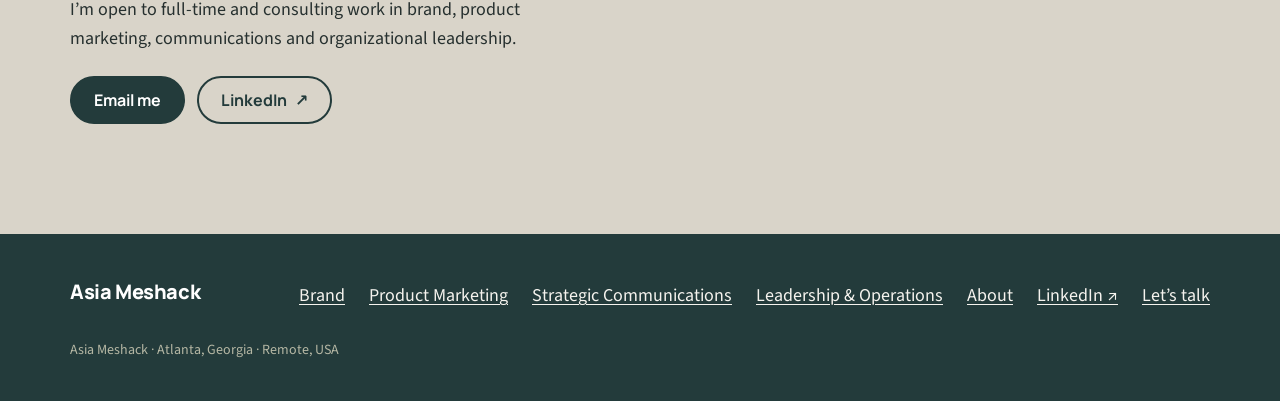
==== commit b18713f9: "Homepage: add City & County of San Francisco seal Co-Authored-By: Claude Opus 5.5 <noreply@anthropic" ====
--- a/index.html
+++ b/index.html
@@ -61,7 +61,7 @@
 <section class="orgs" aria-labelledby="orgs-h">
   <div class="wrap">
     <h2 class="eyebrow" id="orgs-h">Where I’ve made an impact</h2>
-    <ul><li><img src="src/img/logos/google.svg" alt="Google" style="height:30px" decoding="async"></li><li><img src="src/img/logos/microsoft.svg" alt="Microsoft" style="height:30px" decoding="async"></li><li><img src="src/img/logos/delta.svg" alt="Delta Air Lines" style="height:24px" decoding="async"></li><li><img src="src/img/logos/southern-company.svg" alt="Southern Company" style="height:42px" decoding="async"></li></ul>
+    <ul><li><img src="src/img/logos/google.svg" alt="Google" style="height:30px" decoding="async"></li><li><img src="src/img/logos/microsoft.svg" alt="Microsoft" style="height:30px" decoding="async"></li><li><img src="src/img/logos/delta.svg" alt="Delta Air Lines" style="height:24px" decoding="async"></li><li><img src="src/img/logos/southern-company.svg" alt="Southern Company" style="height:42px" decoding="async"></li><li><img src="src/img/logos/san-francisco-seal.png" alt="City &amp; County of San Francisco" style="height:52px" decoding="async"></li></ul>
   </div>
 </section>
 
